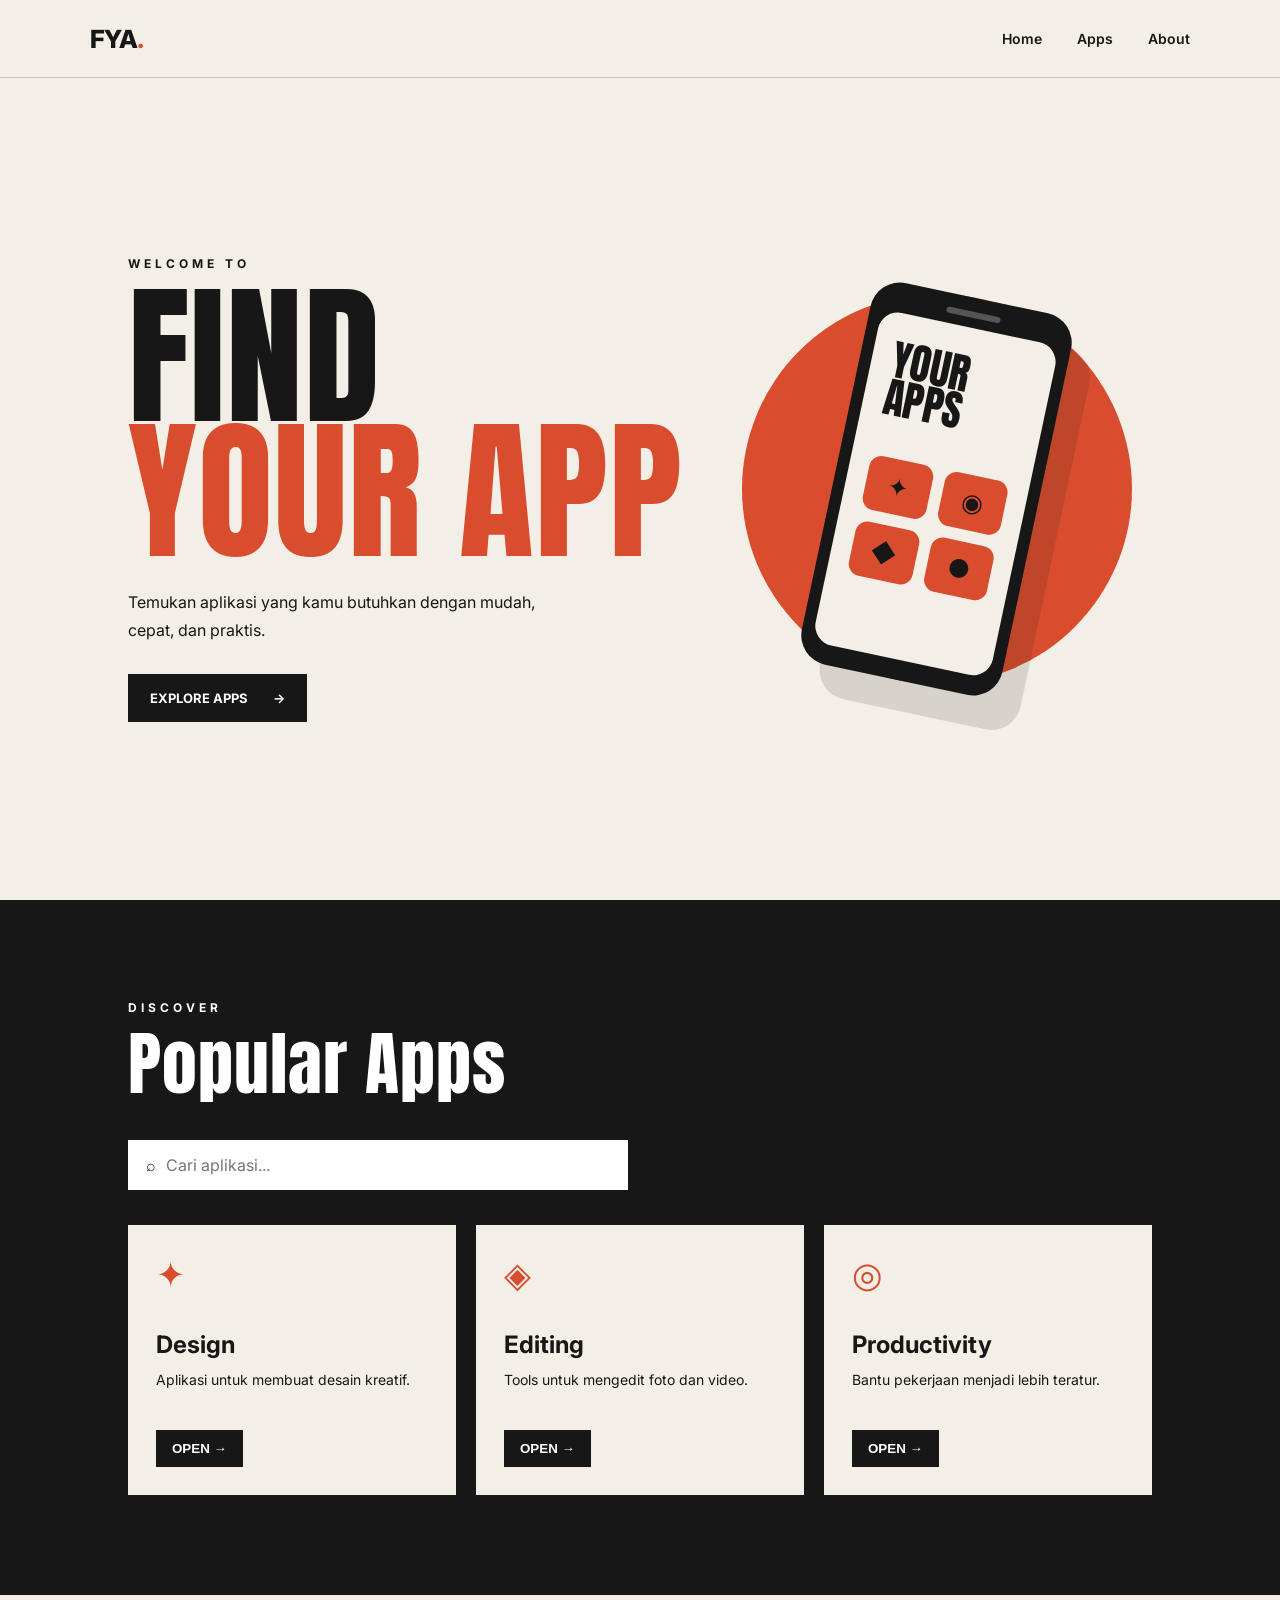
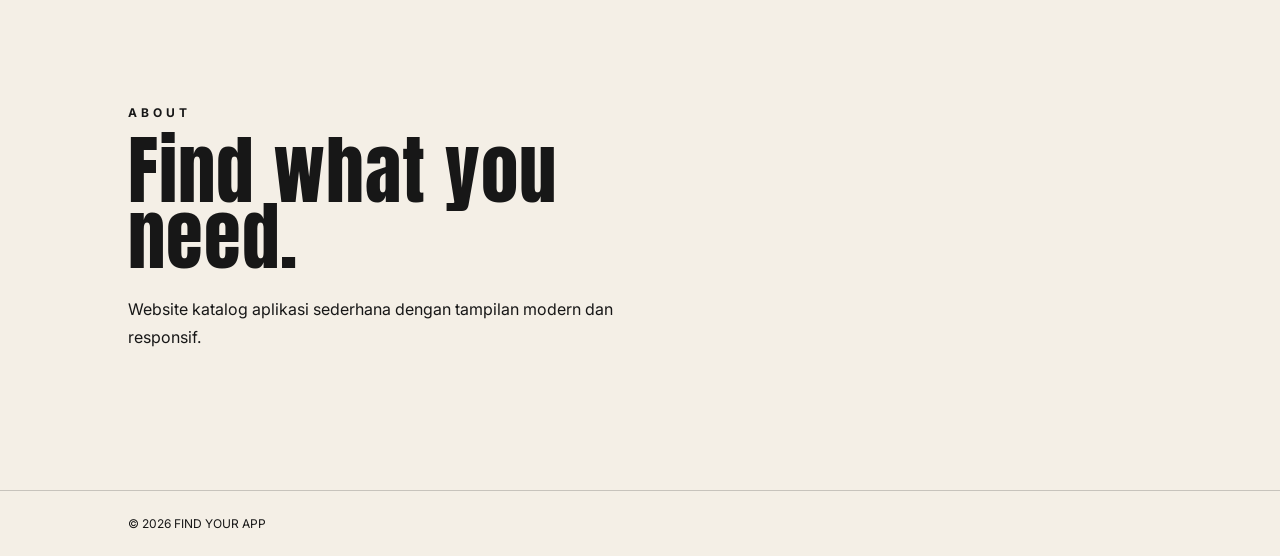
==== index.html @ 942f1fab "Add files via upload" ====
<!DOCTYPE html>
<html lang="id">
<head>
  <meta charset="UTF-8">
  <meta name="viewport" content="width=device-width, initial-scale=1.0">
  <title>FIND YOUR APP</title>
  <link rel="stylesheet" href="style.css">
</head>
<body>
  <header class="navbar">
    <a class="logo" href="#">FYA<span>.</span></a>
    <nav>
      <a href="#home">Home</a>
      <a href="#apps">Apps</a>
      <a href="#about">About</a>
    </nav>
    <button class="menu" aria-label="Menu">☰</button>
  </header>

  <main>
    <section id="home" class="hero">
      <div class="hero-content">
        <p class="eyebrow">WELCOME TO</p>
        <h1>FIND<br><span>YOUR APP</span></h1>
        <p class="desc">Temukan aplikasi yang kamu butuhkan dengan mudah, cepat, dan praktis.</p>
        <a class="cta" href="#apps">EXPLORE APPS <span>→</span></a>
      </div>
      <div class="hero-art">
        <div class="circle"></div>
        <div class="phone">
          <div class="speaker"></div>
          <div class="screen">
            <div class="screen-title">YOUR<br>APPS</div>
            <div class="app-grid">
              <i>✦</i><i>◉</i><i>◆</i><i>●</i>
            </div>
          </div>
        </div>
      </div>
    </section>

    <section id="apps" class="apps">
      <div class="section-head">
        <p class="eyebrow">DISCOVER</p>
        <h2>Popular Apps</h2>
      </div>

      <div class="search-box">
        <span>⌕</span>
        <input id="search" type="text" placeholder="Cari aplikasi...">
      </div>

      <div id="appGrid" class="cards">
        <article class="card" data-name="design">
          <div class="icon">✦</div>
          <h3>Design</h3>
          <p>Aplikasi untuk membuat desain kreatif.</p>
          <button onclick="openApp('Design')">OPEN →</button>
        </article>
        <article class="card" data-name="editing">
          <div class="icon">◈</div>
          <h3>Editing</h3>
          <p>Tools untuk mengedit foto dan video.</p>
          <button onclick="openApp('Editing')">OPEN →</button>
        </article>
        <article class="card" data-name="productivity">
          <div class="icon">◎</div>
          <h3>Productivity</h3>
          <p>Bantu pekerjaan menjadi lebih teratur.</p>
          <button onclick="openApp('Productivity')">OPEN →</button>
        </article>
      </div>
    </section>

    <section id="about" class="about">
      <p class="eyebrow">ABOUT</p>
      <h2>Find what you need.</h2>
      <p>Website katalog aplikasi sederhana dengan tampilan modern dan responsif.</p>
    </section>
  </main>

  <footer>© <span id="year"></span> FIND YOUR APP</footer>
  <script src="script.js"></script>
</body>
</html>
---- style.css ----
@import url('https://fonts.googleapis.com/css2?family=Anton&family=Inter:wght@400;500;600;700&display=swap');

*{box-sizing:border-box;margin:0;padding:0}
html{scroll-behavior:smooth}
body{font-family:Inter,Arial,sans-serif;background:#f4efe6;color:#171717}
.navbar{height:78px;padding:0 7%;display:flex;align-items:center;justify-content:space-between;border-bottom:1px solid #17171733;background:#f4efe6;position:sticky;top:0;z-index:10}
.logo{font-weight:800;font-size:25px;text-decoration:none;color:#171717;letter-spacing:-1px}
.logo span{color:#d94d2e}
nav{display:flex;gap:35px}
nav a{color:#171717;text-decoration:none;font-size:14px;font-weight:600}
.menu{display:none;background:none;border:0;font-size:25px}

.hero{min-height:calc(100vh - 78px);padding:8% 10%;display:flex;align-items:center;justify-content:space-between;overflow:hidden}
.hero-content{max-width:650px;position:relative;z-index:2}
.eyebrow{font-size:12px;font-weight:700;letter-spacing:4px;margin-bottom:18px}
h1,h2{font-family:Anton,Impact,sans-serif;font-weight:400;line-height:.88;letter-spacing:1px}
h1{font-size:clamp(75px,12vw,160px)}
h1 span{color:#d94d2e}
.desc{max-width:430px;margin:30px 0;font-size:16px;line-height:1.7}
.cta{display:inline-flex;gap:25px;align-items:center;background:#171717;color:#fff;padding:16px 22px;text-decoration:none;font-size:13px;font-weight:700;transition:.25s}
.cta:hover{background:#d94d2e;transform:translateY(-3px)}

.hero-art{width:42%;min-width:300px;height:480px;position:relative;display:flex;align-items:center;justify-content:center}
.circle{width:390px;height:390px;border-radius:50%;background:#d94d2e;position:absolute}
.phone{width:205px;height:390px;background:#171717;border-radius:30px;padding:12px;transform:rotate(12deg);box-shadow:25px 30px 0 #17171722;position:relative}
.speaker{width:55px;height:6px;border-radius:10px;background:#555;margin:2px auto 10px}
.screen{height:340px;border-radius:20px;background:#f4efe6;padding:28px 20px}
.screen-title{font-family:Anton;font-size:42px;line-height:.9}
.app-grid{display:grid;grid-template-columns:1fr 1fr;gap:12px;margin-top:40px}
.app-grid i{height:55px;display:grid;place-items:center;background:#d94d2e;border-radius:12px;font-style:normal;font-size:25px}

.apps{padding:100px 10%;background:#171717;color:#fff}
.section-head h2{font-size:70px}
.search-box{max-width:500px;margin:45px 0 35px;background:#fff;color:#171717;padding:15px 18px;display:flex;gap:10px;align-items:center}
.search-box input{border:0;outline:0;width:100%;font:inherit}
.cards{display:grid;grid-template-columns:repeat(3,1fr);gap:20px}
.card{padding:28px;background:#f4efe6;color:#171717;min-height:270px;display:flex;flex-direction:column;transition:.25s}
.card:hover{transform:translateY(-7px)}
.icon{font-size:35px;color:#d94d2e;margin-bottom:35px}
.card h3{font-size:24px;margin-bottom:10px}
.card p{font-size:14px;line-height:1.6;flex:1}
.card button{align-self:flex-start;border:0;background:#171717;color:#fff;padding:11px 16px;cursor:pointer;font-weight:700}
.card button:hover{background:#d94d2e}

.about{padding:110px 10%;min-height:55vh}
.about h2{font-size:75px;max-width:600px;margin-bottom:25px}
.about p:last-child{max-width:500px;line-height:1.8}
footer{padding:25px 10%;border-top:1px solid #17171733;font-size:12px}

@media(max-width:760px){
  nav{display:none}.menu{display:block}
  .hero{padding:65px 7%;display:block}
  .hero-art{width:100%;height:380px;margin-top:20px}
  .circle{width:290px;height:290px}.phone{width:170px;height:325px}
  .screen{height:282px}.screen-title{font-size:34px}
  .cards{grid-template-columns:1fr}
  .apps{padding:80px 7%}
  .about{padding:80px 7%}
  .section-head h2,.about h2{font-size:55px}
}
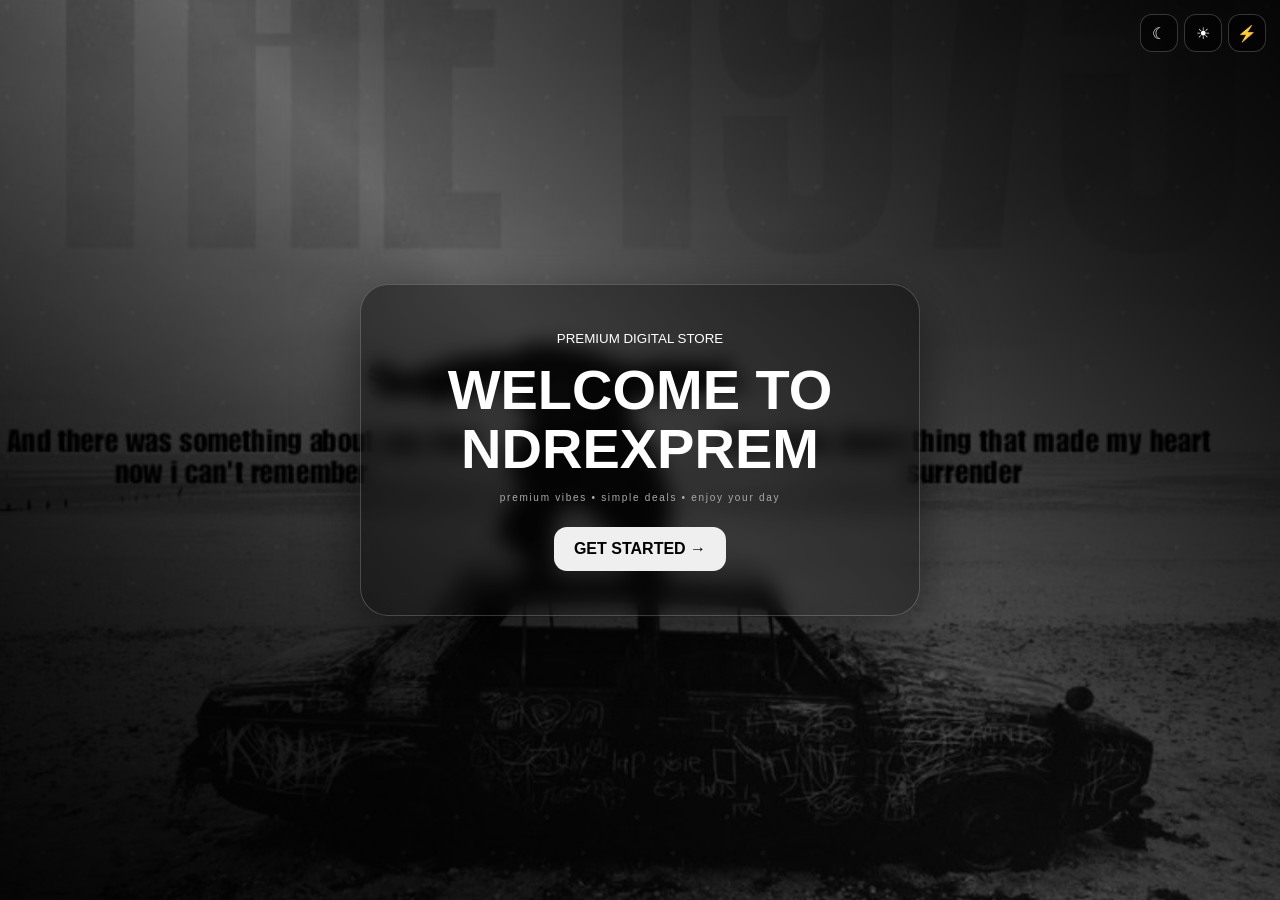
==== commit eb386084: "Add files via upload" ====
--- a/index.html
+++ b/index.html
@@ -1,85 +1,139 @@
-<!DOCTYPE html>
+<!doctype html>
 <html lang="id">
 <head>
-  <meta charset="UTF-8">
-  <meta name="viewport" content="width=device-width, initial-scale=1.0">
-  <title>FIND YOUR APP</title>
+  <meta charset="utf-8">
+  <meta name="viewport" content="width=device-width,initial-scale=1">
+  <title>NDREXPREM</title>
   <link rel="stylesheet" href="style.css">
 </head>
 <body>
-  <header class="navbar">
-    <a class="logo" href="#">FYA<span>.</span></a>
-    <nav>
-      <a href="#home">Home</a>
-      <a href="#apps">Apps</a>
-      <a href="#about">About</a>
-    </nav>
-    <button class="menu" aria-label="Menu">☰</button>
-  </header>
+  <div class="modes">
+    <button onclick="theme('dark')" aria-label="Dark mode">☾</button>
+    <button onclick="theme('light')" aria-label="Light mode">☀</button>
+    <button onclick="theme('neon')" aria-label="Neon mode">⚡</button>
+  </div>
 
-  <main>
-    <section id="home" class="hero">
-      <div class="hero-content">
-        <p class="eyebrow">WELCOME TO</p>
-        <h1>FIND<br><span>YOUR APP</span></h1>
-        <p class="desc">Temukan aplikasi yang kamu butuhkan dengan mudah, cepat, dan praktis.</p>
-        <a class="cta" href="#apps">EXPLORE APPS <span>→</span></a>
+  <section class="slide active hero" id="s1">
+    <div class="shade"></div>
+    <div class="glass">
+      <small>PREMIUM DIGITAL STORE</small>
+      <h1>WELCOME TO<br><b>NDREXPREM</b></h1>
+      <p>premium vibes • simple deals • enjoy your day</p>
+      <button onclick="go(2)">GET STARTED →</button>
+    </div>
+  </section>
+
+  <section class="slide" id="s2">
+    <main>
+      <small>EXPLORE • PREMIUM ACCESS</small>
+      <h1>Choose a service</h1>
+      <div class="micro">Netflix • Canva • Digital Premium ✦</div>
+
+      <input id="search" placeholder="⌕  Cari layanan..." autocomplete="off">
+
+      <div id="services">
+        <button class="service" data-name="netflix" onclick="go(3)">
+          <span class="nlogo">N</span>
+          <span><b>Netflix</b><small>Premium streaming</small></span>
+          <i>›</i>
+        </button>
+
+        <button class="service" data-name="canva" onclick="go(4)">
+          <span class="clogo">C</span>
+          <span><b>Canva</b><small>Design & creative tools</small></span>
+          <i>›</i>
+        </button>
       </div>
-      <div class="hero-art">
-        <div class="circle"></div>
-        <div class="phone">
-          <div class="speaker"></div>
-          <div class="screen">
-            <div class="screen-title">YOUR<br>APPS</div>
-            <div class="app-grid">
-              <i>✦</i><i>◉</i><i>◆</i><i>●</i>
-            </div>
-          </div>
-        </div>
-      </div>
-    </section>
+      <p id="noResult" class="no-result" hidden>Layanan tidak ditemukan.</p>
+    </main>
+  </section>
 
-    <section id="apps" class="apps">
-      <div class="section-head">
-        <p class="eyebrow">DISCOVER</p>
-        <h2>Popular Apps</h2>
-      </div>
+  <section class="slide" id="s3">
+    <main>
+      <button class="back" onclick="go(2)">‹ Back</button>
+      <div class="nlogo big">N</div>
+      <div class="micro">stream • chill • repeat ✦</div>
+      <h1>Netflix</h1>
 
-      <div class="search-box">
-        <span>⌕</span>
-        <input id="search" type="text" placeholder="Cari aplikasi...">
-      </div>
+      <div class="grid">
+        <article>
+          <small>BASIC</small>
+          <h2>Basic</h2>
+          <strong>Rp5.000</strong>
+          <p>Akun bersama<br>Garansi 1 bulan<br>Durasi 2 minggu</p>
+          <button onclick="buy('Netflix Basic',5000,'n')">Beli Basic</button>
+        </article>
 
-      <div id="appGrid" class="cards">
-        <article class="card" data-name="design">
-          <div class="icon">✦</div>
-          <h3>Design</h3>
-          <p>Aplikasi untuk membuat desain kreatif.</p>
-          <button onclick="openApp('Design')">OPEN →</button>
+        <article class="sold-out">
+          <small>SOLD OUT</small>
+          <h2>VIP</h2>
+          <strong>Rp10.000</strong>
+          <p>Akun personal<br>Minim gangguan dari luar<br>Region acak<br>Durasi 1 bulan</p>
+          <button disabled>STOK HABIS</button>
         </article>
-        <article class="card" data-name="editing">
-          <div class="icon">◈</div>
-          <h3>Editing</h3>
-          <p>Tools untuk mengedit foto dan video.</p>
-          <button onclick="openApp('Editing')">OPEN →</button>
-        </article>
-        <article class="card" data-name="productivity">
-          <div class="icon">◎</div>
-          <h3>Productivity</h3>
-          <p>Bantu pekerjaan menjadi lebih teratur.</p>
-          <button onclick="openApp('Productivity')">OPEN →</button>
+
+        <article>
+          <small>RESELLER</small>
+          <h2>Reseller</h2>
+          <strong>Rp15.000</strong>
+          <p>Durasi seumur hidup / web hidup<br>Dapat menjual kembali</p>
+          <button onclick="buy('Netflix Reseller',15000,'n')">Beli Reseller</button>
         </article>
       </div>
-    </section>
+    </main>
+  </section>
 
-    <section id="about" class="about">
-      <p class="eyebrow">ABOUT</p>
-      <h2>Find what you need.</h2>
-      <p>Website katalog aplikasi sederhana dengan tampilan modern dan responsif.</p>
-    </section>
-  </main>
+  <section class="slide" id="s4">
+    <main>
+      <button class="back" onclick="go(2)">‹ Back</button>
+      <div class="clogo big">C</div>
+      <div class="micro">create • design • inspire ✦</div>
+      <h1>Canva</h1>
 
-  <footer>© <span id="year"></span> FIND YOUR APP</footer>
+      <div class="grid">
+        <article>
+          <small>NORMAL</small>
+          <h2>Normal</h2>
+          <strong>Rp5.000</strong>
+          <p>Akses Canva Normal<br>Proses cepat</p>
+          <button onclick="buy('Canva Normal',5000,'c')">Beli Normal</button>
+        </article>
+
+        <article>
+          <small>VIP</small>
+          <h2>VIP</h2>
+          <strong>Rp8.000</strong>
+          <p>Akses Canva VIP<br>Prioritas proses</p>
+          <button onclick="buy('Canva VIP',8000,'c')">Beli VIP</button>
+        </article>
+      </div>
+    </main>
+  </section>
+
+  <section class="slide" id="s5">
+    <main>
+      <button class="back" onclick="go(prev)">‹ Back</button>
+      <div id="payLogo" class="nlogo big">N</div>
+      <div class="micro">secure checkout • 5 minutes</div>
+      <h1>Payment</h1>
+
+      <div class="pay">
+        <h2 id="name">-</h2>
+        <strong id="price">Rp0</strong>
+        <p id="detail">-</p>
+
+        <div class="qris-box">
+          <img src="qris.jpg" alt="QRIS pembayaran NDREXPREM">
+          <p class="qris-note">Scan QRIS di atas untuk melakukan pembayaran.</p>
+        </div>
+
+        <div id="timer">05:00</div>
+        <button onclick="acc()">ACC TRANSAKSI</button>
+        <p id="msg" class="message"></p>
+      </div>
+    </main>
+  </section>
+
   <script src="script.js"></script>
 </body>
 </html>
--- a/style.css
+++ b/style.css
@@ -1,60 +1,310 @@
-@import url('https://fonts.googleapis.com/css2?family=Anton&family=Inter:wght@400;500;600;700&display=swap');
-
-*{box-sizing:border-box;margin:0;padding:0}
+*{box-sizing:border-box}
 html{scroll-behavior:smooth}
-body{font-family:Inter,Arial,sans-serif;background:#f4efe6;color:#171717}
-.navbar{height:78px;padding:0 7%;display:flex;align-items:center;justify-content:space-between;border-bottom:1px solid #17171733;background:#f4efe6;position:sticky;top:0;z-index:10}
-.logo{font-weight:800;font-size:25px;text-decoration:none;color:#171717;letter-spacing:-1px}
-.logo span{color:#d94d2e}
-nav{display:flex;gap:35px}
-nav a{color:#171717;text-decoration:none;font-size:14px;font-weight:600}
-.menu{display:none;background:none;border:0;font-size:25px}
-
-.hero{min-height:calc(100vh - 78px);padding:8% 10%;display:flex;align-items:center;justify-content:space-between;overflow:hidden}
-.hero-content{max-width:650px;position:relative;z-index:2}
-.eyebrow{font-size:12px;font-weight:700;letter-spacing:4px;margin-bottom:18px}
-h1,h2{font-family:Anton,Impact,sans-serif;font-weight:400;line-height:.88;letter-spacing:1px}
-h1{font-size:clamp(75px,12vw,160px)}
-h1 span{color:#d94d2e}
-.desc{max-width:430px;margin:30px 0;font-size:16px;line-height:1.7}
-.cta{display:inline-flex;gap:25px;align-items:center;background:#171717;color:#fff;padding:16px 22px;text-decoration:none;font-size:13px;font-weight:700;transition:.25s}
-.cta:hover{background:#d94d2e;transform:translateY(-3px)}
-
-.hero-art{width:42%;min-width:300px;height:480px;position:relative;display:flex;align-items:center;justify-content:center}
-.circle{width:390px;height:390px;border-radius:50%;background:#d94d2e;position:absolute}
-.phone{width:205px;height:390px;background:#171717;border-radius:30px;padding:12px;transform:rotate(12deg);box-shadow:25px 30px 0 #17171722;position:relative}
-.speaker{width:55px;height:6px;border-radius:10px;background:#555;margin:2px auto 10px}
-.screen{height:340px;border-radius:20px;background:#f4efe6;padding:28px 20px}
-.screen-title{font-family:Anton;font-size:42px;line-height:.9}
-.app-grid{display:grid;grid-template-columns:1fr 1fr;gap:12px;margin-top:40px}
-.app-grid i{height:55px;display:grid;place-items:center;background:#d94d2e;border-radius:12px;font-style:normal;font-size:25px}
-
-.apps{padding:100px 10%;background:#171717;color:#fff}
-.section-head h2{font-size:70px}
-.search-box{max-width:500px;margin:45px 0 35px;background:#fff;color:#171717;padding:15px 18px;display:flex;gap:10px;align-items:center}
-.search-box input{border:0;outline:0;width:100%;font:inherit}
-.cards{display:grid;grid-template-columns:repeat(3,1fr);gap:20px}
-.card{padding:28px;background:#f4efe6;color:#171717;min-height:270px;display:flex;flex-direction:column;transition:.25s}
-.card:hover{transform:translateY(-7px)}
-.icon{font-size:35px;color:#d94d2e;margin-bottom:35px}
-.card h3{font-size:24px;margin-bottom:10px}
-.card p{font-size:14px;line-height:1.6;flex:1}
-.card button{align-self:flex-start;border:0;background:#171717;color:#fff;padding:11px 16px;cursor:pointer;font-weight:700}
-.card button:hover{background:#d94d2e}
-
-.about{padding:110px 10%;min-height:55vh}
-.about h2{font-size:75px;max-width:600px;margin-bottom:25px}
-.about p:last-child{max-width:500px;line-height:1.8}
-footer{padding:25px 10%;border-top:1px solid #17171733;font-size:12px}
-
-@media(max-width:760px){
-  nav{display:none}.menu{display:block}
-  .hero{padding:65px 7%;display:block}
-  .hero-art{width:100%;height:380px;margin-top:20px}
-  .circle{width:290px;height:290px}.phone{width:170px;height:325px}
-  .screen{height:282px}.screen-title{font-size:34px}
-  .cards{grid-template-columns:1fr}
-  .apps{padding:80px 7%}
-  .about{padding:80px 7%}
-  .section-head h2,.about h2{font-size:55px}
-}
+body{
+  margin:0;
+  min-height:100vh;
+  background:linear-gradient(225deg,#050505,#222,#777);
+  color:#fff;
+  font-family:Arial,sans-serif;
+  transition:.35s;
+}
+button,input{font:inherit}
+button{touch-action:manipulation}
+
+.slide{
+  display:none;
+  min-height:100vh;
+  align-items:center;
+  justify-content:center;
+}
+.slide.active{
+  display:flex;
+  animation:enter .45s ease;
+}
+
+.hero{
+  position:relative;
+  overflow:hidden;
+  background:
+    linear-gradient(225deg,#000c,#0004,#000b),
+    url("hero-bg.jpg") center/cover no-repeat;
+}
+.hero:before{
+  content:'';
+  position:absolute;
+  inset:-20px;
+  background:
+    radial-gradient(circle at 30% 30%,#ffffff16 0 2px,transparent 3px),
+    radial-gradient(circle at 70% 70%,#ffffff12 0 2px,transparent 3px);
+  background-size:90px 90px;
+  animation:stars 12s linear infinite;
+}
+.shade{
+  position:absolute;
+  inset:0;
+  background:linear-gradient(225deg,#000d,#0006,#000d);
+}
+.glass{
+  position:relative;
+  z-index:1;
+  width:min(560px,calc(100% - 32px));
+  text-align:center;
+  padding:44px 28px;
+  border:1px solid #fff3;
+  border-radius:28px;
+  background:#0006;
+  backdrop-filter:blur(10px);
+  box-shadow:0 20px 60px #0009;
+  animation:up .8s ease;
+}
+.glass h1{font-size:clamp(32px,8vw,56px);line-height:1.05;margin:14px 0}
+.glass b{animation:glow 1.8s infinite alternate}
+.glass p{
+  font-size:10px;
+  letter-spacing:1.7px;
+  color:#aaa;
+  margin:0 0 24px;
+}
+
+.glass button,article button,.pay button{
+  border:0;
+  border-radius:13px;
+  padding:13px 20px;
+  font-weight:800;
+  cursor:pointer;
+  transition:.2s;
+}
+.glass button:hover,article button:hover,.pay button:hover{transform:translateY(-2px)}
+
+main{
+  width:min(430px,100%);
+  padding:30px 20px 50px;
+  text-align:center;
+}
+main>h1{font-size:30px;margin:12px 0}
+.micro{
+  font-size:9px;
+  letter-spacing:2px;
+  color:#888;
+  text-transform:uppercase;
+  margin:7px 0 18px;
+}
+input{
+  width:100%;
+  height:56px;
+  padding:0 18px;
+  border:1px solid #fff2;
+  border-radius:17px;
+  background:#ffffff10;
+  color:#fff;
+  outline:0;
+  font-size:16px;
+}
+input::placeholder{color:#999}
+
+.service{
+  display:flex;
+  align-items:center;
+  gap:15px;
+  width:100%;
+  margin:11px 0;
+  padding:14px 16px;
+  min-height:88px;
+  border:1px solid #fff2;
+  border-radius:20px;
+  background:#ffffff0d;
+  color:#fff;
+  text-align:left;
+  cursor:pointer;
+}
+.service span:nth-child(2){
+  display:flex;
+  flex-direction:column;
+  gap:5px;
+  flex:1;
+}
+.service small{color:#999}
+.service i{font-size:30px;color:#777}
+.no-result{color:#999;font-size:13px}
+
+.nlogo,.clogo{
+  display:flex;
+  align-items:center;
+  justify-content:center;
+  flex:none;
+}
+.nlogo{
+  width:58px;height:58px;
+  border-radius:17px;
+  background:#090909;
+  color:#e50914;
+  border:1px solid #fff2;
+  font:900 46px/1 Arial Black,Arial;
+}
+.clogo{
+  width:58px;height:58px;
+  border-radius:50%;
+  background:linear-gradient(135deg,#00c4cc,#7c3aed);
+  color:#fff;
+  font:900 32px/1 Arial;
+}
+.big{width:68px;height:68px;margin:15px auto 0}
+
+.back{
+  float:left;
+  background:#fff2;
+  color:#fff;
+  border:0;
+  border-radius:10px;
+  padding:9px 13px;
+  cursor:pointer;
+}
+
+.grid{
+  display:grid;
+  gap:12px;
+  margin-top:22px;
+  text-align:left;
+}
+.grid article,.pay{
+  padding:21px;
+  border:1px solid #fff2;
+  border-radius:18px;
+  background:#ffffff0d;
+}
+.grid article small{
+  background:#fff2;
+  padding:6px 9px;
+  border-radius:7px;
+}
+.grid article h2{margin:15px 0 8px}
+.grid article strong,.pay>strong{font-size:27px}
+.grid article p,.pay p{line-height:1.7;color:#ddd}
+.grid article button,.pay button{width:100%;margin-top:6px}
+
+.pay{text-align:center}
+.qris-box{
+  margin:18px 0 14px;
+  padding:10px;
+  border-radius:16px;
+  background:#fff;
+  box-shadow:0 10px 30px #0006;
+}
+.qris-box img{
+  display:block;
+  width:100%;
+  max-width:380px;
+  height:auto;
+  margin:auto;
+  border-radius:8px;
+}
+.qris-note{
+  color:#333!important;
+  font-size:11px;
+  line-height:1.4!important;
+  margin:8px 4px 2px;
+}
+.pay #timer{
+  font:800 38px monospace;
+  margin:12px;
+}
+.pay button{
+  background:#fff;
+  color:#111;
+}
+.message{min-height:20px;margin-bottom:0!important}
+
+.modes{
+  position:fixed;
+  z-index:99;
+  top:14px;
+  right:14px;
+  display:flex;
+  gap:6px;
+}
+.modes button{
+  width:38px;height:38px;
+  padding:0;
+  border-radius:12px;
+  border:1px solid #fff3;
+  background:#0008;
+  color:#fff;
+  cursor:pointer;
+  backdrop-filter:blur(8px);
+}
+
+body.light{
+  background:linear-gradient(225deg,#fff,#eee,#ccc);
+  color:#111;
+}
+body.light .glass,body.light .service,body.light article,body.light .pay{
+  background:#fffb;
+  color:#111;
+  border-color:#0002;
+}
+body.light input{
+  background:#fff;
+  color:#111;
+  border-color:#0002;
+}
+body.light .service,body.light .back{color:#111}
+body.light .micro,body.light .glass p{color:#666}
+body.light article p,body.light .pay p,body.light .service small{color:#444}
+body.light .glass button,body.light article button,body.light .pay button{
+  background:#111;color:#fff;
+}
+
+body.neon{
+  background:radial-gradient(circle at 20% 10%,#19005a,#050018 45%,#000);
+  color:#fff;
+}
+body.neon .glass,body.neon .service,body.neon article,body.neon .pay{
+  background:#100020dd;
+  border-color:#00ffff88;
+  box-shadow:0 0 20px #00ffff22,0 0 40px #ff00ff18;
+}
+body.neon h1,body.neon .glass b{
+  text-shadow:0 0 12px #ff00ff,0 0 25px #00ffff;
+}
+body.neon .micro{color:#00ffff}
+body.neon .glass button,body.neon article button,body.neon .pay button{
+  background:#00ffff;
+  color:#050014;
+  box-shadow:0 0 15px #00ffff55;
+}
+
+@media (max-width:480px){
+  .glass{padding:36px 20px}
+  main{padding-left:16px;padding-right:16px}
+  .pay{padding:15px}
+  .qris-box{padding:7px}
+  .pay #timer{font-size:32px}
+}
+
+@keyframes enter{
+  from{opacity:0;transform:translateY(12px)}
+  to{opacity:1;transform:none}
+}
+@keyframes up{
+  from{opacity:0;transform:translateY(25px)}
+  to{opacity:1;transform:none}
+}
+@keyframes glow{to{text-shadow:0 0 22px #fff}}
+@keyframes stars{to{transform:translateY(90px)}}
+
+.sold-out{
+  position:relative;
+  opacity:.72;
+}
+.sold-out>small{
+  background:#e50914!important;
+  color:#fff;
+}
+.sold-out button,
+.sold-out button:hover{
+  background:#555;
+  color:#bbb;
+  cursor:not-allowed;
+  transform:none;
+  opacity:.8;
+}
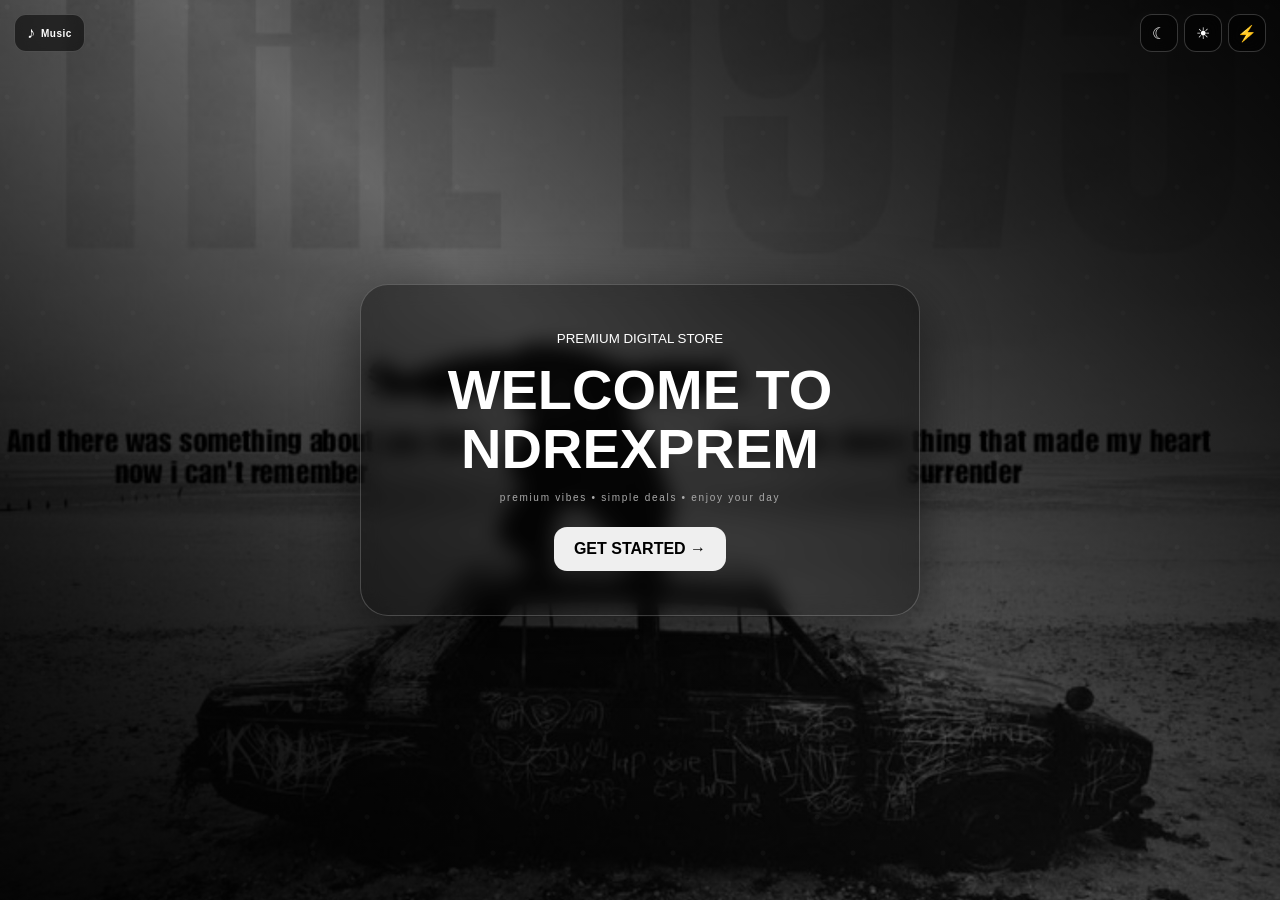
==== commit c99bd7cd: "Add files via upload" ====
--- a/index.html
+++ b/index.html
@@ -7,6 +7,12 @@
   <link rel="stylesheet" href="style.css">
 </head>
 <body>
+  <audio id="bgMusic" src="music.mp3" loop preload="auto"></audio>
+
+  <button id="musicToggle" class="music-toggle" onclick="toggleMusic()" aria-label="Nyalakan atau matikan musik">
+    ♪ <span>Music</span>
+  </button>
+
   <div class="modes">
     <button onclick="theme('dark')" aria-label="Dark mode">☾</button>
     <button onclick="theme('light')" aria-label="Light mode">☀</button>
@@ -19,7 +25,7 @@
       <small>PREMIUM DIGITAL STORE</small>
       <h1>WELCOME TO<br><b>NDREXPREM</b></h1>
       <p>premium vibes • simple deals • enjoy your day</p>
-      <button onclick="go(2)">GET STARTED →</button>
+      <button onclick="startExperience()">GET STARTED →</button>
     </div>
   </section>
 
--- a/style.css
+++ b/style.css
@@ -308,3 +308,44 @@
   transform:none;
   opacity:.8;
 }
+
+.music-toggle{
+  position:fixed;
+  z-index:100;
+  left:14px;
+  top:14px;
+  min-width:42px;
+  height:38px;
+  padding:0 12px;
+  border-radius:12px;
+  border:1px solid #fff3;
+  background:#0008;
+  color:#fff;
+  cursor:pointer;
+  backdrop-filter:blur(8px);
+  font-weight:800;
+  display:flex;
+  align-items:center;
+  justify-content:center;
+  gap:6px;
+  transition:.2s;
+}
+.music-toggle:hover{transform:translateY(-2px)}
+.music-toggle.playing{
+  box-shadow:0 0 18px #ffffff33;
+}
+.music-toggle span{font-size:10px;letter-spacing:.5px}
+body.light .music-toggle{
+  background:#fff9;
+  color:#111;
+  border-color:#0002;
+}
+body.neon .music-toggle{
+  border-color:#00ffff88;
+  color:#00ffff;
+  box-shadow:0 0 15px #00ffff22;
+}
+@media (max-width:480px){
+  .music-toggle span{display:none}
+  .music-toggle{width:38px;padding:0}
+}
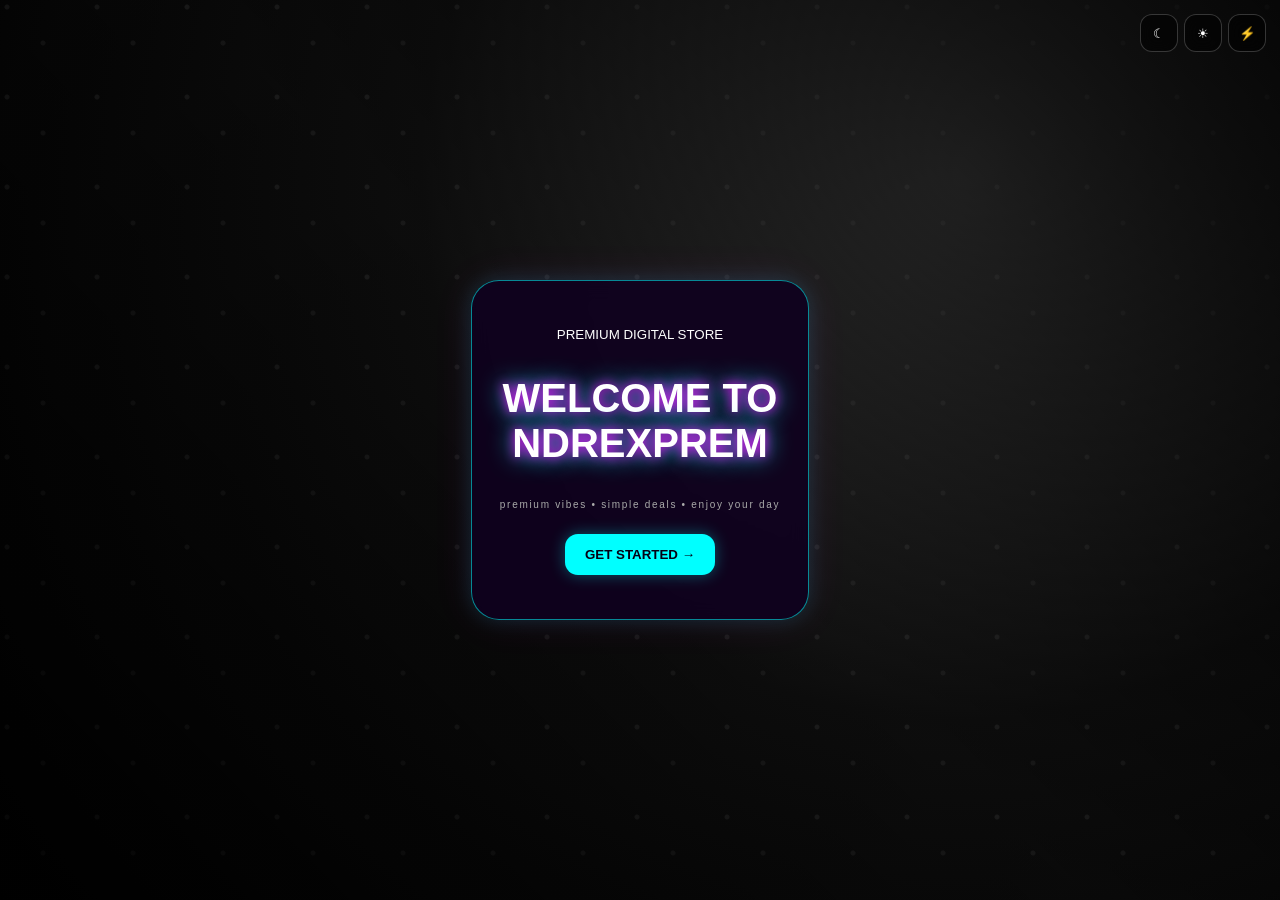
==== commit a11a19d2: "Add files via upload" ====
--- a/index.html
+++ b/index.html
@@ -1,145 +1,8 @@
-<!doctype html>
-<html lang="id">
-<head>
-  <meta charset="utf-8">
-  <meta name="viewport" content="width=device-width,initial-scale=1">
-  <title>NDREXPREM</title>
-  <link rel="stylesheet" href="style.css">
-</head>
-<body>
-  <audio id="bgMusic" src="music.mp3" loop preload="auto"></audio>
-
-  <button id="musicToggle" class="music-toggle" onclick="toggleMusic()" aria-label="Nyalakan atau matikan musik">
-    ♪ <span>Music</span>
-  </button>
-
-  <div class="modes">
-    <button onclick="theme('dark')" aria-label="Dark mode">☾</button>
-    <button onclick="theme('light')" aria-label="Light mode">☀</button>
-    <button onclick="theme('neon')" aria-label="Neon mode">⚡</button>
-  </div>
-
-  <section class="slide active hero" id="s1">
-    <div class="shade"></div>
-    <div class="glass">
-      <small>PREMIUM DIGITAL STORE</small>
-      <h1>WELCOME TO<br><b>NDREXPREM</b></h1>
-      <p>premium vibes • simple deals • enjoy your day</p>
-      <button onclick="startExperience()">GET STARTED →</button>
-    </div>
-  </section>
-
-  <section class="slide" id="s2">
-    <main>
-      <small>EXPLORE • PREMIUM ACCESS</small>
-      <h1>Choose a service</h1>
-      <div class="micro">Netflix • Canva • Digital Premium ✦</div>
-
-      <input id="search" placeholder="⌕  Cari layanan..." autocomplete="off">
-
-      <div id="services">
-        <button class="service" data-name="netflix" onclick="go(3)">
-          <span class="nlogo">N</span>
-          <span><b>Netflix</b><small>Premium streaming</small></span>
-          <i>›</i>
-        </button>
-
-        <button class="service" data-name="canva" onclick="go(4)">
-          <span class="clogo">C</span>
-          <span><b>Canva</b><small>Design & creative tools</small></span>
-          <i>›</i>
-        </button>
-      </div>
-      <p id="noResult" class="no-result" hidden>Layanan tidak ditemukan.</p>
-    </main>
-  </section>
-
-  <section class="slide" id="s3">
-    <main>
-      <button class="back" onclick="go(2)">‹ Back</button>
-      <div class="nlogo big">N</div>
-      <div class="micro">stream • chill • repeat ✦</div>
-      <h1>Netflix</h1>
-
-      <div class="grid">
-        <article>
-          <small>BASIC</small>
-          <h2>Basic</h2>
-          <strong>Rp5.000</strong>
-          <p>Akun bersama<br>Garansi 1 bulan<br>Durasi 2 minggu</p>
-          <button onclick="buy('Netflix Basic',5000,'n')">Beli Basic</button>
-        </article>
-
-        <article class="sold-out">
-          <small>SOLD OUT</small>
-          <h2>VIP</h2>
-          <strong>Rp10.000</strong>
-          <p>Akun personal<br>Minim gangguan dari luar<br>Region acak<br>Durasi 1 bulan</p>
-          <button disabled>STOK HABIS</button>
-        </article>
-
-        <article>
-          <small>RESELLER</small>
-          <h2>Reseller</h2>
-          <strong>Rp15.000</strong>
-          <p>Durasi seumur hidup / web hidup<br>Dapat menjual kembali</p>
-          <button onclick="buy('Netflix Reseller',15000,'n')">Beli Reseller</button>
-        </article>
-      </div>
-    </main>
-  </section>
-
-  <section class="slide" id="s4">
-    <main>
-      <button class="back" onclick="go(2)">‹ Back</button>
-      <div class="clogo big">C</div>
-      <div class="micro">create • design • inspire ✦</div>
-      <h1>Canva</h1>
-
-      <div class="grid">
-        <article>
-          <small>NORMAL</small>
-          <h2>Normal</h2>
-          <strong>Rp5.000</strong>
-          <p>Akses Canva Normal<br>Proses cepat</p>
-          <button onclick="buy('Canva Normal',5000,'c')">Beli Normal</button>
-        </article>
-
-        <article>
-          <small>VIP</small>
-          <h2>VIP</h2>
-          <strong>Rp8.000</strong>
-          <p>Akses Canva VIP<br>Prioritas proses</p>
-          <button onclick="buy('Canva VIP',8000,'c')">Beli VIP</button>
-        </article>
-      </div>
-    </main>
-  </section>
-
-  <section class="slide" id="s5">
-    <main>
-      <button class="back" onclick="go(prev)">‹ Back</button>
-      <div id="payLogo" class="nlogo big">N</div>
-      <div class="micro">secure checkout • 5 minutes</div>
-      <h1>Payment</h1>
-
-      <div class="pay">
-        <h2 id="name">-</h2>
-        <strong id="price">Rp0</strong>
-        <p id="detail">-</p>
-
-        <div class="qris-box">
-          <img src="qris.jpg" alt="QRIS pembayaran NDREXPREM">
-          <p class="qris-note">Scan QRIS di atas untuk melakukan pembayaran.</p>
-        </div>
-
-        <div id="timer">05:00</div>
-        <button onclick="acc()">ACC TRANSAKSI</button>
-        <p id="msg" class="message"></p>
-      </div>
-    </main>
-  </section>
-
-  <script src="script.js"></script>
-</body>
-</html>
+<!doctype html><html lang="id"><head><meta charset="utf-8"><meta name="viewport" content="width=device-width,initial-scale=1"><title>NDREXPREM</title><link rel="stylesheet" href="style.css"></head><body>
+<div class="modes"><button onclick="theme('dark')">☾</button><button onclick="theme('light')">☀</button><button onclick="theme('neon')">⚡</button></div>
+<section class="slide active hero" id="s1"><div class="shade"></div><div class="glass"><small>PREMIUM DIGITAL STORE</small><h1>WELCOME TO<br><b>NDREXPREM</b></h1><p>premium vibes • simple deals • enjoy your day</p><button onclick="go(2)">GET STARTED →</button></div></section>
+<section class="slide" id="s2"><main><small>EXPLORE • PREMIUM ACCESS</small><h1>Choose a service</h1><div class="micro">Netflix • Canva • Alight Motion • Digital Premium ✦</div><input id="search" placeholder="⌕  Cari layanan..."><div><button class="service" data-name="netflix" onclick="go(3)"><span class="nlogo">N</span><span><b>Netflix</b><small>Premium streaming</small></span><i>›</i></button><button class="service" data-name="canva" onclick="go(4)"><span class="clogo">C</span><span><b>Canva</b><small>Design & creative tools</small></span><i>›</i></button><button class="service" data-name="alight motion" onclick="go(6)"><span class="alogo">A</span><span><b>Alight Motion</b><small>Video editing & motion</small></span><i>›</i></button></div></main></section>
+<section class="slide" id="s3"><main><button class="back" onclick="go(2)">‹ Back</button><div class="nlogo big">N</div><div class="micro">stream • chill • repeat ✦</div><h1>Netflix</h1><div class="grid"><article><small>BASIC</small><h2>Basic</h2><strong>Rp5.000</strong><p>Akun bersama<br>Garansi 1 bulan<br>Durasi 2 minggu</p><button onclick="buy('Netflix Basic',5000,'n')">Beli Basic</button></article><article><small>VIP</small><h2>VIP</h2><strong>Rp10.000</strong><p>Akun personal<br>Minim gangguan dari luar<br>Region acak<br>Durasi 1 bulan</p><button onclick="buy('Netflix VIP',10000,'n')">Beli VIP</button></article><article><small>RESELLER</small><h2>Reseller</h2><strong>Rp15.000</strong><p>Durasi seumur hidup / web hidup<br>Dapat menjual kembali</p><button onclick="buy('Netflix Reseller',15000,'n')">Beli Reseller</button></article></div></main></section>
+<section class="slide" id="s4"><main><button class="back" onclick="go(2)">‹ Back</button><div class="clogo big">C</div><div class="micro">create • design • inspire ✦</div><h1>Canva</h1><div class="grid"><article><small>NORMAL</small><h2>Normal</h2><strong>Rp5.000</strong><p>Akses Canva Normal<br>Proses cepat</p><button onclick="buy('Canva Normal',5000,'c')">Beli Normal</button></article><article><small>VIP</small><h2>VIP</h2><strong>Rp8.000</strong><p>Akses Canva VIP<br>Prioritas proses</p><button onclick="buy('Canva VIP',8000,'c')">Beli VIP</button></article></div></main></section>
+<section class="slide" id="s6"><main><button class="back" onclick="go(2)">‹ Back</button><div class="alogo big">A</div><div class="micro">edit • animate • create ✦</div><h1>Alight Motion</h1><div class="grid"><article><small>VIP 1 TAHUN</small><h2>VIP 1 Tahun</h2><strong>Rp3.000</strong><p>Akses VIP<br>Durasi 1 tahun</p><button onclick="buy('Alight Motion VIP 1 Tahun',3000,'a')">Beli VIP</button></article><article><small>RESELLER</small><h2>Reseller</h2><strong>Rp10.000</strong><p>Akses reseller<br>Dapat menjual kembali</p><button onclick="buy('Alight Motion Reseller',10000,'a')">Beli Reseller</button></article><article><small>TOOLS</small><h2>Generate Bot Email</h2><strong>Rp2.000</strong><p>Layanan generate bot email</p><button onclick="buy('Generate Bot Email',2000,'a')">Beli</button></article></div></main></section>
+<section class="slide" id="s5"><main><button class="back" onclick="go(prev)">‹ Back</button><div id="payLogo" class="nlogo big">N</div><div class="micro">secure checkout • 5 minutes</div><h1>Payment</h1><div class="pay"><h2 id="name"></h2><strong id="price"></strong><p id="detail"></p><div class="qr">QRIS</div><div id="timer">05:00</div><button onclick="acc()">ACC TRANSAKSI</button><p id="msg"></p></div></main></section><script src="script.js"></script></body></html>
--- a/style.css
+++ b/style.css
@@ -1,351 +1,3 @@
-*{box-sizing:border-box}
-html{scroll-behavior:smooth}
-body{
-  margin:0;
-  min-height:100vh;
-  background:linear-gradient(225deg,#050505,#222,#777);
-  color:#fff;
-  font-family:Arial,sans-serif;
-  transition:.35s;
-}
-button,input{font:inherit}
-button{touch-action:manipulation}
+*{box-sizing:border-box}body{margin:0;min-height:100vh;background:linear-gradient(225deg,#050505,#222,#777);color:#fff;font-family:Arial,sans-serif;transition:.35s}.slide{display:none;min-height:100vh;align-items:center;justify-content:center}.slide.active{display:flex;animation:enter .45s ease}.hero{position:relative;overflow:hidden;background:radial-gradient(circle at 75% 20%,#444,#111 45%,#000)}.hero:before{content:'';position:absolute;inset:-20px;background:radial-gradient(circle at 30% 30%,#ffffff16 0 2px,transparent 3px),radial-gradient(circle at 70% 70%,#ffffff12 0 2px,transparent 3px);background-size:90px 90px;animation:stars 12s linear infinite}.shade{position:absolute;inset:0;background:linear-gradient(225deg,#000c,#0004,#000b)}.glass{position:relative;z-index:1;text-align:center;padding:44px 28px;border:1px solid #fff3;border-radius:28px;background:#0005;backdrop-filter:blur(10px);box-shadow:0 20px 60px #0009;animation:up .8s ease}.glass h1{font-size:40px}.glass b{animation:glow 1.8s infinite alternate}.glass p{font-size:10px;letter-spacing:1.7px;color:#aaa;margin:0 0 24px}.glass button,article button,.pay button{border:0;border-radius:13px;padding:13px 20px;font-weight:800;cursor:pointer;transition:.2s}.glass button:hover,article button:hover,.pay button:hover{transform:translateY(-2px)}main{width:min(430px,100%);padding:30px 20px;text-align:center}main>h1{font-size:30px}.micro{font-size:9px;letter-spacing:2px;color:#888;text-transform:uppercase;margin:7px 0 18px}input{width:100%;height:56px;padding:0 18px;border:1px solid #fff2;border-radius:17px;background:#ffffff10;color:#fff;outline:0;font-size:16px}.service{display:flex;align-items:center;gap:15px;width:100%;margin:11px 0;padding:14px 16px;min-height:88px;border:1px solid #fff2;border-radius:20px;background:#ffffff0d;color:#fff;text-align:left;cursor:pointer}.service span:nth-child(2){display:flex;flex-direction:column;gap:5px;flex:1}.service small{color:#999}.service i{font-size:30px;color:#777}.nlogo,.clogo{display:flex;align-items:center;justify-content:center;flex:none}.nlogo{width:58px;height:58px;border-radius:17px;background:#090909;color:#e50914;border:1px solid #fff2;font:900 46px/1 Arial Black,Arial}.clogo{width:58px;height:58px;border-radius:50%;background:linear-gradient(135deg,#00c4cc,#7c3aed);color:#fff;font:900 32px/1 Arial}.big{width:68px;height:68px;margin:15px auto 0}.back{float:left;background:#fff2;color:#fff;border:0;border-radius:10px;padding:9px 13px}.grid{display:grid;gap:12px;margin-top:22px;text-align:left}.grid article,.pay{padding:21px;border:1px solid #fff2;border-radius:18px;background:#ffffff0d}.grid article small{background:#fff2;padding:6px 9px;border-radius:7px}.grid article strong,.pay>strong{font-size:27px}.grid article p,.pay p{line-height:1.7;color:#ddd}.grid article button,.pay button{width:100%}.pay{text-align:center}.qr{width:180px;height:180px;background:#fff;color:#111;margin:15px auto;border-radius:10px;display:flex;align-items:center;justify-content:center;font-size:28px;font-weight:900}.pay #timer{font:800 38px monospace;margin:12px}.pay button{background:#fff;color:#111}.modes{position:fixed;z-index:99;top:14px;right:14px;display:flex;gap:6px}.modes button{width:38px;height:38px;padding:0;border-radius:12px;border:1px solid #fff3;background:#0008;color:#fff;cursor:pointer;backdrop-filter:blur(8px)}body.light{background:linear-gradient(225deg,#fff,#eee,#ccc);color:#111}body.light .glass,body.light .service,body.light article,body.light .pay{background:#fffb;color:#111;border-color:#0002}body.light input{background:#fff;color:#111;border-color:#0002}body.light .service,body.light .back{color:#111}body.light .micro,body.light .glass p,body.light .eyebrow{color:#666}body.light article p,body.light .pay p,body.light .service small{color:#444}body.light .glass button,body.light article button,body.light .pay button{background:#111;color:#fff}body.neon{background:radial-gradient(circle at 20% 10%,#19005a,#050018 45%,#000);color:#fff}body.neon .glass,body.neon .service,body.neon article,body.neon .pay{background:#100020dd;border-color:#00ffff88;box-shadow:0 0 20px #00ffff22,0 0 40px #ff00ff18}body.neon h1,body.neon .glass b{text-shadow:0 0 12px #ff00ff,0 0 25px #00ffff}body.neon .micro{color:#00ffff}body.neon .glass button,body.neon article button,body.neon .pay button{background:#00ffff;color:#050014;box-shadow:0 0 15px #00ffff55}@keyframes enter{from{opacity:0;transform:translateY(12px)}to{opacity:1;transform:none}}@keyframes up{from{opacity:0;transform:translateY(25px)}to{opacity:1;transform:none}}@keyframes glow{to{text-shadow:0 0 22px #fff}}@keyframes zoom{to{transform:scale(1.1)}}@keyframes stars{to{transform:translateY(90px)}}
 
-.slide{
-  display:none;
-  min-height:100vh;
-  align-items:center;
-  justify-content:center;
-}
-.slide.active{
-  display:flex;
-  animation:enter .45s ease;
-}
-
-.hero{
-  position:relative;
-  overflow:hidden;
-  background:
-    linear-gradient(225deg,#000c,#0004,#000b),
-    url("hero-bg.jpg") center/cover no-repeat;
-}
-.hero:before{
-  content:'';
-  position:absolute;
-  inset:-20px;
-  background:
-    radial-gradient(circle at 30% 30%,#ffffff16 0 2px,transparent 3px),
-    radial-gradient(circle at 70% 70%,#ffffff12 0 2px,transparent 3px);
-  background-size:90px 90px;
-  animation:stars 12s linear infinite;
-}
-.shade{
-  position:absolute;
-  inset:0;
-  background:linear-gradient(225deg,#000d,#0006,#000d);
-}
-.glass{
-  position:relative;
-  z-index:1;
-  width:min(560px,calc(100% - 32px));
-  text-align:center;
-  padding:44px 28px;
-  border:1px solid #fff3;
-  border-radius:28px;
-  background:#0006;
-  backdrop-filter:blur(10px);
-  box-shadow:0 20px 60px #0009;
-  animation:up .8s ease;
-}
-.glass h1{font-size:clamp(32px,8vw,56px);line-height:1.05;margin:14px 0}
-.glass b{animation:glow 1.8s infinite alternate}
-.glass p{
-  font-size:10px;
-  letter-spacing:1.7px;
-  color:#aaa;
-  margin:0 0 24px;
-}
-
-.glass button,article button,.pay button{
-  border:0;
-  border-radius:13px;
-  padding:13px 20px;
-  font-weight:800;
-  cursor:pointer;
-  transition:.2s;
-}
-.glass button:hover,article button:hover,.pay button:hover{transform:translateY(-2px)}
-
-main{
-  width:min(430px,100%);
-  padding:30px 20px 50px;
-  text-align:center;
-}
-main>h1{font-size:30px;margin:12px 0}
-.micro{
-  font-size:9px;
-  letter-spacing:2px;
-  color:#888;
-  text-transform:uppercase;
-  margin:7px 0 18px;
-}
-input{
-  width:100%;
-  height:56px;
-  padding:0 18px;
-  border:1px solid #fff2;
-  border-radius:17px;
-  background:#ffffff10;
-  color:#fff;
-  outline:0;
-  font-size:16px;
-}
-input::placeholder{color:#999}
-
-.service{
-  display:flex;
-  align-items:center;
-  gap:15px;
-  width:100%;
-  margin:11px 0;
-  padding:14px 16px;
-  min-height:88px;
-  border:1px solid #fff2;
-  border-radius:20px;
-  background:#ffffff0d;
-  color:#fff;
-  text-align:left;
-  cursor:pointer;
-}
-.service span:nth-child(2){
-  display:flex;
-  flex-direction:column;
-  gap:5px;
-  flex:1;
-}
-.service small{color:#999}
-.service i{font-size:30px;color:#777}
-.no-result{color:#999;font-size:13px}
-
-.nlogo,.clogo{
-  display:flex;
-  align-items:center;
-  justify-content:center;
-  flex:none;
-}
-.nlogo{
-  width:58px;height:58px;
-  border-radius:17px;
-  background:#090909;
-  color:#e50914;
-  border:1px solid #fff2;
-  font:900 46px/1 Arial Black,Arial;
-}
-.clogo{
-  width:58px;height:58px;
-  border-radius:50%;
-  background:linear-gradient(135deg,#00c4cc,#7c3aed);
-  color:#fff;
-  font:900 32px/1 Arial;
-}
-.big{width:68px;height:68px;margin:15px auto 0}
-
-.back{
-  float:left;
-  background:#fff2;
-  color:#fff;
-  border:0;
-  border-radius:10px;
-  padding:9px 13px;
-  cursor:pointer;
-}
-
-.grid{
-  display:grid;
-  gap:12px;
-  margin-top:22px;
-  text-align:left;
-}
-.grid article,.pay{
-  padding:21px;
-  border:1px solid #fff2;
-  border-radius:18px;
-  background:#ffffff0d;
-}
-.grid article small{
-  background:#fff2;
-  padding:6px 9px;
-  border-radius:7px;
-}
-.grid article h2{margin:15px 0 8px}
-.grid article strong,.pay>strong{font-size:27px}
-.grid article p,.pay p{line-height:1.7;color:#ddd}
-.grid article button,.pay button{width:100%;margin-top:6px}
-
-.pay{text-align:center}
-.qris-box{
-  margin:18px 0 14px;
-  padding:10px;
-  border-radius:16px;
-  background:#fff;
-  box-shadow:0 10px 30px #0006;
-}
-.qris-box img{
-  display:block;
-  width:100%;
-  max-width:380px;
-  height:auto;
-  margin:auto;
-  border-radius:8px;
-}
-.qris-note{
-  color:#333!important;
-  font-size:11px;
-  line-height:1.4!important;
-  margin:8px 4px 2px;
-}
-.pay #timer{
-  font:800 38px monospace;
-  margin:12px;
-}
-.pay button{
-  background:#fff;
-  color:#111;
-}
-.message{min-height:20px;margin-bottom:0!important}
-
-.modes{
-  position:fixed;
-  z-index:99;
-  top:14px;
-  right:14px;
-  display:flex;
-  gap:6px;
-}
-.modes button{
-  width:38px;height:38px;
-  padding:0;
-  border-radius:12px;
-  border:1px solid #fff3;
-  background:#0008;
-  color:#fff;
-  cursor:pointer;
-  backdrop-filter:blur(8px);
-}
-
-body.light{
-  background:linear-gradient(225deg,#fff,#eee,#ccc);
-  color:#111;
-}
-body.light .glass,body.light .service,body.light article,body.light .pay{
-  background:#fffb;
-  color:#111;
-  border-color:#0002;
-}
-body.light input{
-  background:#fff;
-  color:#111;
-  border-color:#0002;
-}
-body.light .service,body.light .back{color:#111}
-body.light .micro,body.light .glass p{color:#666}
-body.light article p,body.light .pay p,body.light .service small{color:#444}
-body.light .glass button,body.light article button,body.light .pay button{
-  background:#111;color:#fff;
-}
-
-body.neon{
-  background:radial-gradient(circle at 20% 10%,#19005a,#050018 45%,#000);
-  color:#fff;
-}
-body.neon .glass,body.neon .service,body.neon article,body.neon .pay{
-  background:#100020dd;
-  border-color:#00ffff88;
-  box-shadow:0 0 20px #00ffff22,0 0 40px #ff00ff18;
-}
-body.neon h1,body.neon .glass b{
-  text-shadow:0 0 12px #ff00ff,0 0 25px #00ffff;
-}
-body.neon .micro{color:#00ffff}
-body.neon .glass button,body.neon article button,body.neon .pay button{
-  background:#00ffff;
-  color:#050014;
-  box-shadow:0 0 15px #00ffff55;
-}
-
-@media (max-width:480px){
-  .glass{padding:36px 20px}
-  main{padding-left:16px;padding-right:16px}
-  .pay{padding:15px}
-  .qris-box{padding:7px}
-  .pay #timer{font-size:32px}
-}
-
-@keyframes enter{
-  from{opacity:0;transform:translateY(12px)}
-  to{opacity:1;transform:none}
-}
-@keyframes up{
-  from{opacity:0;transform:translateY(25px)}
-  to{opacity:1;transform:none}
-}
-@keyframes glow{to{text-shadow:0 0 22px #fff}}
-@keyframes stars{to{transform:translateY(90px)}}
-
-.sold-out{
-  position:relative;
-  opacity:.72;
-}
-.sold-out>small{
-  background:#e50914!important;
-  color:#fff;
-}
-.sold-out button,
-.sold-out button:hover{
-  background:#555;
-  color:#bbb;
-  cursor:not-allowed;
-  transform:none;
-  opacity:.8;
-}
-
-.music-toggle{
-  position:fixed;
-  z-index:100;
-  left:14px;
-  top:14px;
-  min-width:42px;
-  height:38px;
-  padding:0 12px;
-  border-radius:12px;
-  border:1px solid #fff3;
-  background:#0008;
-  color:#fff;
-  cursor:pointer;
-  backdrop-filter:blur(8px);
-  font-weight:800;
-  display:flex;
-  align-items:center;
-  justify-content:center;
-  gap:6px;
-  transition:.2s;
-}
-.music-toggle:hover{transform:translateY(-2px)}
-.music-toggle.playing{
-  box-shadow:0 0 18px #ffffff33;
-}
-.music-toggle span{font-size:10px;letter-spacing:.5px}
-body.light .music-toggle{
-  background:#fff9;
-  color:#111;
-  border-color:#0002;
-}
-body.neon .music-toggle{
-  border-color:#00ffff88;
-  color:#00ffff;
-  box-shadow:0 0 15px #00ffff22;
-}
-@media (max-width:480px){
-  .music-toggle span{display:none}
-  .music-toggle{width:38px;padding:0}
-}
+.alogo{width:54px;height:54px;border-radius:16px;display:inline-grid;place-items:center;font-weight:900;font-size:28px;background:linear-gradient(135deg,#00f5ff,#8b5cf6,#ff2bd6);color:#fff;box-shadow:0 0 22px #00f5ff55}.alogo.big{margin-bottom:8px}
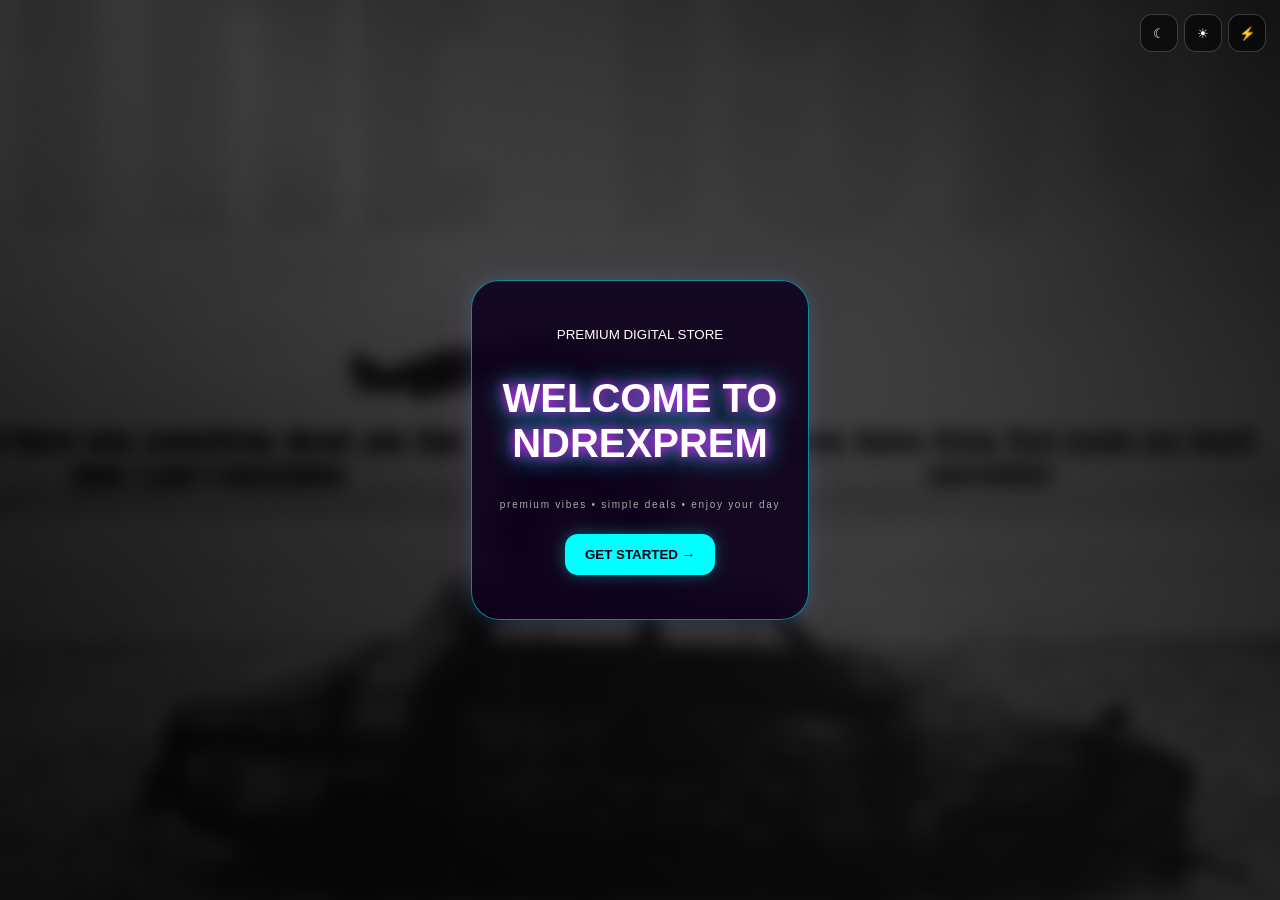
==== commit ccb9c0c3: "Add files via upload" ====
--- a/index.html
+++ b/index.html
@@ -1,8 +1,8 @@
-<!doctype html><html lang="id"><head><meta charset="utf-8"><meta name="viewport" content="width=device-width,initial-scale=1"><title>NDREXPREM</title><link rel="stylesheet" href="style.css"></head><body>
-<div class="modes"><button onclick="theme('dark')">☾</button><button onclick="theme('light')">☀</button><button onclick="theme('neon')">⚡</button></div>
+<!doctype html><html lang="id"><head><meta charset="utf-8"><meta name="viewport" content="width=device-width,initial-scale=1"><title>NDREXPREM</title><link rel="stylesheet" href="style.css"></head><body><div class="modes"><button onclick="theme('dark')">☾</button><button onclick="theme('light')">☀</button><button onclick="theme('neon')">⚡</button></div>
 <section class="slide active hero" id="s1"><div class="shade"></div><div class="glass"><small>PREMIUM DIGITAL STORE</small><h1>WELCOME TO<br><b>NDREXPREM</b></h1><p>premium vibes • simple deals • enjoy your day</p><button onclick="go(2)">GET STARTED →</button></div></section>
-<section class="slide" id="s2"><main><small>EXPLORE • PREMIUM ACCESS</small><h1>Choose a service</h1><div class="micro">Netflix • Canva • Alight Motion • Digital Premium ✦</div><input id="search" placeholder="⌕  Cari layanan..."><div><button class="service" data-name="netflix" onclick="go(3)"><span class="nlogo">N</span><span><b>Netflix</b><small>Premium streaming</small></span><i>›</i></button><button class="service" data-name="canva" onclick="go(4)"><span class="clogo">C</span><span><b>Canva</b><small>Design & creative tools</small></span><i>›</i></button><button class="service" data-name="alight motion" onclick="go(6)"><span class="alogo">A</span><span><b>Alight Motion</b><small>Video editing & motion</small></span><i>›</i></button></div></main></section>
+<section class="slide" id="s2"><main><small>EXPLORE • PREMIUM ACCESS</small><h1>Choose a service</h1><div class="micro">Netflix • Canva • Alight Motion ✦</div><input id="search" placeholder="⌕  Cari layanan..."><div><button class="service" data-name="netflix" onclick="go(3)"><span class="nlogo">N</span><span><b>Netflix</b><small>Premium streaming</small></span><i>›</i></button><button class="service" data-name="canva" onclick="go(4)"><span class="clogo">C</span><span><b>Canva</b><small>Design & creative tools</small></span><i>›</i></button><button class="service" data-name="alight motion" onclick="go(6)"><span class="alogo">A</span><span><b>Alight Motion</b><small>Video editing & motion</small></span><i>›</i></button></div></main></section>
 <section class="slide" id="s3"><main><button class="back" onclick="go(2)">‹ Back</button><div class="nlogo big">N</div><div class="micro">stream • chill • repeat ✦</div><h1>Netflix</h1><div class="grid"><article><small>BASIC</small><h2>Basic</h2><strong>Rp5.000</strong><p>Akun bersama<br>Garansi 1 bulan<br>Durasi 2 minggu</p><button onclick="buy('Netflix Basic',5000,'n')">Beli Basic</button></article><article><small>VIP</small><h2>VIP</h2><strong>Rp10.000</strong><p>Akun personal<br>Minim gangguan dari luar<br>Region acak<br>Durasi 1 bulan</p><button onclick="buy('Netflix VIP',10000,'n')">Beli VIP</button></article><article><small>RESELLER</small><h2>Reseller</h2><strong>Rp15.000</strong><p>Durasi seumur hidup / web hidup<br>Dapat menjual kembali</p><button onclick="buy('Netflix Reseller',15000,'n')">Beli Reseller</button></article></div></main></section>
 <section class="slide" id="s4"><main><button class="back" onclick="go(2)">‹ Back</button><div class="clogo big">C</div><div class="micro">create • design • inspire ✦</div><h1>Canva</h1><div class="grid"><article><small>NORMAL</small><h2>Normal</h2><strong>Rp5.000</strong><p>Akses Canva Normal<br>Proses cepat</p><button onclick="buy('Canva Normal',5000,'c')">Beli Normal</button></article><article><small>VIP</small><h2>VIP</h2><strong>Rp8.000</strong><p>Akses Canva VIP<br>Prioritas proses</p><button onclick="buy('Canva VIP',8000,'c')">Beli VIP</button></article></div></main></section>
+<section class="slide" id="s5"><main><button class="back" onclick="go(prev)">‹ Back</button><div id="payLogo" class="nlogo big">N</div><div class="micro">secure checkout • 5 minutes</div><h1>Payment</h1><div class="pay"><h2 id="name"></h2><strong id="price"></strong><p id="detail"></p><div class="payment-method"><b>METODE PEMBAYARAN</b><span>QRIS</span><small>Scan QRIS untuk melakukan pembayaran</small></div><div class="qr"><span>QRIS</span></div><div id="timer">05:00</div><button onclick="acc()">ACC TRANSAKSI</button><p id="msg"></p></div></main></section>
 <section class="slide" id="s6"><main><button class="back" onclick="go(2)">‹ Back</button><div class="alogo big">A</div><div class="micro">edit • animate • create ✦</div><h1>Alight Motion</h1><div class="grid"><article><small>VIP 1 TAHUN</small><h2>VIP 1 Tahun</h2><strong>Rp3.000</strong><p>Akses VIP<br>Durasi 1 tahun</p><button onclick="buy('Alight Motion VIP 1 Tahun',3000,'a')">Beli VIP</button></article><article><small>RESELLER</small><h2>Reseller</h2><strong>Rp10.000</strong><p>Akses reseller<br>Dapat menjual kembali</p><button onclick="buy('Alight Motion Reseller',10000,'a')">Beli Reseller</button></article><article><small>TOOLS</small><h2>Generate Bot Email</h2><strong>Rp2.000</strong><p>Layanan generate bot email</p><button onclick="buy('Generate Bot Email',2000,'a')">Beli</button></article></div></main></section>
-<section class="slide" id="s5"><main><button class="back" onclick="go(prev)">‹ Back</button><div id="payLogo" class="nlogo big">N</div><div class="micro">secure checkout • 5 minutes</div><h1>Payment</h1><div class="pay"><h2 id="name"></h2><strong id="price"></strong><p id="detail"></p><div class="qr">QRIS</div><div id="timer">05:00</div><button onclick="acc()">ACC TRANSAKSI</button><p id="msg"></p></div></main></section><script src="script.js"></script></body></html>
+<script src="script.js"></script></body></html>
--- a/style.css
+++ b/style.css
@@ -1,3 +1 @@
-*{box-sizing:border-box}body{margin:0;min-height:100vh;background:linear-gradient(225deg,#050505,#222,#777);color:#fff;font-family:Arial,sans-serif;transition:.35s}.slide{display:none;min-height:100vh;align-items:center;justify-content:center}.slide.active{display:flex;animation:enter .45s ease}.hero{position:relative;overflow:hidden;background:radial-gradient(circle at 75% 20%,#444,#111 45%,#000)}.hero:before{content:'';position:absolute;inset:-20px;background:radial-gradient(circle at 30% 30%,#ffffff16 0 2px,transparent 3px),radial-gradient(circle at 70% 70%,#ffffff12 0 2px,transparent 3px);background-size:90px 90px;animation:stars 12s linear infinite}.shade{position:absolute;inset:0;background:linear-gradient(225deg,#000c,#0004,#000b)}.glass{position:relative;z-index:1;text-align:center;padding:44px 28px;border:1px solid #fff3;border-radius:28px;background:#0005;backdrop-filter:blur(10px);box-shadow:0 20px 60px #0009;animation:up .8s ease}.glass h1{font-size:40px}.glass b{animation:glow 1.8s infinite alternate}.glass p{font-size:10px;letter-spacing:1.7px;color:#aaa;margin:0 0 24px}.glass button,article button,.pay button{border:0;border-radius:13px;padding:13px 20px;font-weight:800;cursor:pointer;transition:.2s}.glass button:hover,article button:hover,.pay button:hover{transform:translateY(-2px)}main{width:min(430px,100%);padding:30px 20px;text-align:center}main>h1{font-size:30px}.micro{font-size:9px;letter-spacing:2px;color:#888;text-transform:uppercase;margin:7px 0 18px}input{width:100%;height:56px;padding:0 18px;border:1px solid #fff2;border-radius:17px;background:#ffffff10;color:#fff;outline:0;font-size:16px}.service{display:flex;align-items:center;gap:15px;width:100%;margin:11px 0;padding:14px 16px;min-height:88px;border:1px solid #fff2;border-radius:20px;background:#ffffff0d;color:#fff;text-align:left;cursor:pointer}.service span:nth-child(2){display:flex;flex-direction:column;gap:5px;flex:1}.service small{color:#999}.service i{font-size:30px;color:#777}.nlogo,.clogo{display:flex;align-items:center;justify-content:center;flex:none}.nlogo{width:58px;height:58px;border-radius:17px;background:#090909;color:#e50914;border:1px solid #fff2;font:900 46px/1 Arial Black,Arial}.clogo{width:58px;height:58px;border-radius:50%;background:linear-gradient(135deg,#00c4cc,#7c3aed);color:#fff;font:900 32px/1 Arial}.big{width:68px;height:68px;margin:15px auto 0}.back{float:left;background:#fff2;color:#fff;border:0;border-radius:10px;padding:9px 13px}.grid{display:grid;gap:12px;margin-top:22px;text-align:left}.grid article,.pay{padding:21px;border:1px solid #fff2;border-radius:18px;background:#ffffff0d}.grid article small{background:#fff2;padding:6px 9px;border-radius:7px}.grid article strong,.pay>strong{font-size:27px}.grid article p,.pay p{line-height:1.7;color:#ddd}.grid article button,.pay button{width:100%}.pay{text-align:center}.qr{width:180px;height:180px;background:#fff;color:#111;margin:15px auto;border-radius:10px;display:flex;align-items:center;justify-content:center;font-size:28px;font-weight:900}.pay #timer{font:800 38px monospace;margin:12px}.pay button{background:#fff;color:#111}.modes{position:fixed;z-index:99;top:14px;right:14px;display:flex;gap:6px}.modes button{width:38px;height:38px;padding:0;border-radius:12px;border:1px solid #fff3;background:#0008;color:#fff;cursor:pointer;backdrop-filter:blur(8px)}body.light{background:linear-gradient(225deg,#fff,#eee,#ccc);color:#111}body.light .glass,body.light .service,body.light article,body.light .pay{background:#fffb;color:#111;border-color:#0002}body.light input{background:#fff;color:#111;border-color:#0002}body.light .service,body.light .back{color:#111}body.light .micro,body.light .glass p,body.light .eyebrow{color:#666}body.light article p,body.light .pay p,body.light .service small{color:#444}body.light .glass button,body.light article button,body.light .pay button{background:#111;color:#fff}body.neon{background:radial-gradient(circle at 20% 10%,#19005a,#050018 45%,#000);color:#fff}body.neon .glass,body.neon .service,body.neon article,body.neon .pay{background:#100020dd;border-color:#00ffff88;box-shadow:0 0 20px #00ffff22,0 0 40px #ff00ff18}body.neon h1,body.neon .glass b{text-shadow:0 0 12px #ff00ff,0 0 25px #00ffff}body.neon .micro{color:#00ffff}body.neon .glass button,body.neon article button,body.neon .pay button{background:#00ffff;color:#050014;box-shadow:0 0 15px #00ffff55}@keyframes enter{from{opacity:0;transform:translateY(12px)}to{opacity:1;transform:none}}@keyframes up{from{opacity:0;transform:translateY(25px)}to{opacity:1;transform:none}}@keyframes glow{to{text-shadow:0 0 22px #fff}}@keyframes zoom{to{transform:scale(1.1)}}@keyframes stars{to{transform:translateY(90px)}}
-
-.alogo{width:54px;height:54px;border-radius:16px;display:inline-grid;place-items:center;font-weight:900;font-size:28px;background:linear-gradient(135deg,#00f5ff,#8b5cf6,#ff2bd6);color:#fff;box-shadow:0 0 22px #00f5ff55}.alogo.big{margin-bottom:8px}
+*{box-sizing:border-box}body{margin:0;min-height:100vh;background:linear-gradient(225deg,#050505,#222,#777);color:#fff;font-family:Arial,sans-serif;transition:.35s}.slide{display:none;min-height:100vh;align-items:center;justify-content:center}.slide.active{display:flex;animation:enter .45s ease}.hero{position:relative;overflow:hidden;background:radial-gradient(circle at 75% 20%,#444,#111 45%,#000)}.hero:after{content:'';position:absolute;inset:0;background-image:url('hero-bg.jpg');background-size:cover;background-position:center;filter:blur(8px);opacity:.35;transform:scale(1.08)}.shade{position:absolute;inset:0;z-index:1;background:linear-gradient(225deg,#000c,#0005,#000b)}.glass{position:relative;z-index:2;text-align:center;padding:44px 28px;border:1px solid #fff3;border-radius:28px;background:#0006;backdrop-filter:blur(10px);box-shadow:0 20px 60px #0009;animation:up .8s ease}.glass h1{font-size:40px}.glass b{animation:glow 1.8s infinite alternate}.glass p{font-size:10px;letter-spacing:1.7px;color:#aaa;margin:0 0 24px}.glass button,article button,.pay button{border:0;border-radius:13px;padding:13px 20px;font-weight:800;cursor:pointer;transition:.2s}.glass button:hover,article button:hover,.pay button:hover{transform:translateY(-2px)}main{width:min(430px,100%);padding:30px 20px;text-align:center}main>h1{font-size:30px}.micro{font-size:9px;letter-spacing:2px;color:#888;text-transform:uppercase;margin:7px 0 18px}input{width:100%;height:56px;padding:0 18px;border:1px solid #fff2;border-radius:17px;background:#ffffff10;color:#fff;outline:0;font-size:16px}.service{display:flex;align-items:center;gap:15px;width:100%;margin:11px 0;padding:14px 16px;min-height:88px;border:1px solid #fff2;border-radius:20px;background:#ffffff0d;color:#fff;text-align:left;cursor:pointer}.service span:nth-child(2){display:flex;flex-direction:column;gap:5px;flex:1}.service small{color:#999}.service i{font-size:30px;color:#777}.nlogo,.clogo,.alogo{display:flex;align-items:center;justify-content:center;flex:none}.nlogo{width:58px;height:58px;border-radius:17px;background:#090909;color:#e50914;border:1px solid #fff2;font:900 46px/1 Arial Black,Arial}.clogo{width:58px;height:58px;border-radius:50%;background:linear-gradient(135deg,#00c4cc,#7c3aed);color:#fff;font:900 32px/1 Arial}.alogo{width:58px;height:58px;border-radius:16px;background:linear-gradient(135deg,#00f5ff,#8b5cf6,#ff2bd6);color:#fff;font:900 32px/1 Arial;box-shadow:0 0 22px #00f5ff33}.big{width:68px;height:68px;margin:15px auto 0}.back{float:left;background:#fff2;color:#fff;border:0;border-radius:10px;padding:9px 13px}.grid{display:grid;gap:12px;margin-top:22px;text-align:left}.grid article,.pay{padding:21px;border:1px solid #fff2;border-radius:18px;background:#ffffff0d}.grid article small{background:#fff2;padding:6px 9px;border-radius:7px}.grid article strong,.pay>strong{font-size:27px}.grid article p,.pay p{line-height:1.7;color:#ddd}.grid article button,.pay button{width:100%}.pay{text-align:center}.payment-method{display:flex;flex-direction:column;gap:5px;padding:14px;margin:12px 0;border:1px solid #fff2;border-radius:14px;background:#ffffff0a}.payment-method b{font-size:11px;letter-spacing:1.5px}.payment-method span{font-size:20px;font-weight:900}.payment-method small{color:#aaa;font-size:10px}.qr{width:180px;height:180px;background:#fff;color:#111;margin:15px auto;border-radius:10px;display:flex;align-items:center;justify-content:center;font-size:28px;font-weight:900;letter-spacing:3px}.pay #timer{font:800 38px monospace;margin:12px}.pay button{background:#fff;color:#111}.modes{position:fixed;z-index:99;top:14px;right:14px;display:flex;gap:6px}.modes button{width:38px;height:38px;padding:0;border-radius:12px;border:1px solid #fff3;background:#0008;color:#fff;cursor:pointer;backdrop-filter:blur(8px)}body.light{background:linear-gradient(225deg,#fff,#eee,#ccc);color:#111}body.light .glass,body.light .service,body.light article,body.light .pay{background:#fffb;color:#111;border-color:#0002}body.light input{background:#fff;color:#111;border-color:#0002}body.light .service,body.light .back{color:#111}body.light .micro,body.light .glass p{color:#666}body.light article p,body.light .pay p,body.light .service small{color:#444}body.light .glass button,body.light article button,body.light .pay button{background:#111;color:#fff}body.light .payment-method{border-color:#0002;background:#00000005}body.light .payment-method small{color:#555}body.neon{background:radial-gradient(circle at 20% 10%,#19005a,#050018 45%,#000);color:#fff}body.neon .glass,body.neon .service,body.neon article,body.neon .pay{background:#100020dd;border-color:#00ffff88;box-shadow:0 0 20px #00ffff22,0 0 40px #ff00ff18}body.neon h1,body.neon .glass b{text-shadow:0 0 12px #ff00ff,0 0 25px #00ffff}body.neon .micro{color:#00ffff}body.neon .payment-method{border-color:#00ffff66;box-shadow:0 0 15px #00ffff22}body.neon .glass button,body.neon article button,body.neon .pay button{background:#00ffff;color:#050014;box-shadow:0 0 15px #00ffff55}@keyframes enter{from{opacity:0;transform:translateY(12px)}to{opacity:1;transform:none}}@keyframes up{from{opacity:0;transform:translateY(25px)}to{opacity:1;transform:none}}@keyframes glow{to{text-shadow:0 0 22px #fff}}
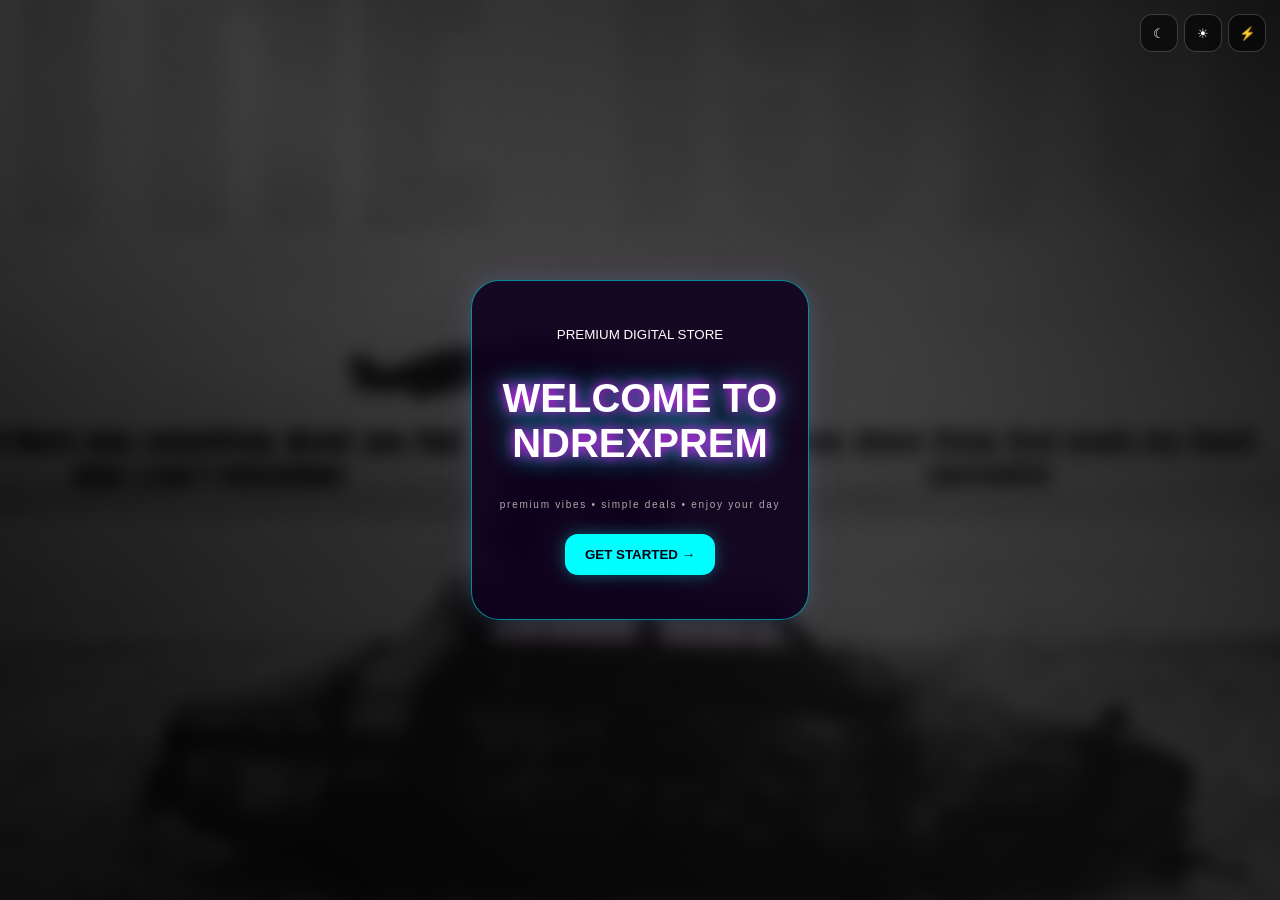
==== commit 5bec341b: "Add files via upload" ====
--- a/index.html
+++ b/index.html
@@ -1,8 +1,8 @@
 <!doctype html><html lang="id"><head><meta charset="utf-8"><meta name="viewport" content="width=device-width,initial-scale=1"><title>NDREXPREM</title><link rel="stylesheet" href="style.css"></head><body><div class="modes"><button onclick="theme('dark')">☾</button><button onclick="theme('light')">☀</button><button onclick="theme('neon')">⚡</button></div>
 <section class="slide active hero" id="s1"><div class="shade"></div><div class="glass"><small>PREMIUM DIGITAL STORE</small><h1>WELCOME TO<br><b>NDREXPREM</b></h1><p>premium vibes • simple deals • enjoy your day</p><button onclick="go(2)">GET STARTED →</button></div></section>
 <section class="slide" id="s2"><main><small>EXPLORE • PREMIUM ACCESS</small><h1>Choose a service</h1><div class="micro">Netflix • Canva • Alight Motion ✦</div><input id="search" placeholder="⌕  Cari layanan..."><div><button class="service" data-name="netflix" onclick="go(3)"><span class="nlogo">N</span><span><b>Netflix</b><small>Premium streaming</small></span><i>›</i></button><button class="service" data-name="canva" onclick="go(4)"><span class="clogo">C</span><span><b>Canva</b><small>Design & creative tools</small></span><i>›</i></button><button class="service" data-name="alight motion" onclick="go(6)"><span class="alogo">A</span><span><b>Alight Motion</b><small>Video editing & motion</small></span><i>›</i></button></div></main></section>
-<section class="slide" id="s3"><main><button class="back" onclick="go(2)">‹ Back</button><div class="nlogo big">N</div><div class="micro">stream • chill • repeat ✦</div><h1>Netflix</h1><div class="grid"><article><small>BASIC</small><h2>Basic</h2><strong>Rp5.000</strong><p>Akun bersama<br>Garansi 1 bulan<br>Durasi 2 minggu</p><button onclick="buy('Netflix Basic',5000,'n')">Beli Basic</button></article><article><small>VIP</small><h2>VIP</h2><strong>Rp10.000</strong><p>Akun personal<br>Minim gangguan dari luar<br>Region acak<br>Durasi 1 bulan</p><button onclick="buy('Netflix VIP',10000,'n')">Beli VIP</button></article><article><small>RESELLER</small><h2>Reseller</h2><strong>Rp15.000</strong><p>Durasi seumur hidup / web hidup<br>Dapat menjual kembali</p><button onclick="buy('Netflix Reseller',15000,'n')">Beli Reseller</button></article></div></main></section>
+<section class="slide" id="s3"><main><button class="back" onclick="go(2)">‹ Back</button><div class="nlogo big">N</div><div class="micro">stream • chill • repeat ✦</div><h1>Netflix</h1><div class="grid"><article><small>BASIC</small><h2>Basic</h2><strong>Rp5.000</strong><p>Akun bersama<br>Garansi 1 bulan<br>Durasi 2 minggu</p><button onclick="buy('Netflix Basic',5000,'n')">Beli Basic</button></article><article><small>VIP</small><h2>VIP</h2><strong>Rp15.000</strong><p>Akun personal<br>Minim gangguan dari luar<br>Region acak<br>Durasi 1 bulan</p><button onclick="buy('Netflix VIP',15000,'n')">Beli VIP</button></article><article><small>RESELLER</small><h2>Reseller</h2><strong>Rp25.000</strong><p>Durasi seumur hidup / web hidup<br>Dapat menjual kembali</p><button onclick="buy('Netflix Reseller',25000,'n')">Beli Reseller</button></article></div></main></section>
 <section class="slide" id="s4"><main><button class="back" onclick="go(2)">‹ Back</button><div class="clogo big">C</div><div class="micro">create • design • inspire ✦</div><h1>Canva</h1><div class="grid"><article><small>NORMAL</small><h2>Normal</h2><strong>Rp5.000</strong><p>Akses Canva Normal<br>Proses cepat</p><button onclick="buy('Canva Normal',5000,'c')">Beli Normal</button></article><article><small>VIP</small><h2>VIP</h2><strong>Rp8.000</strong><p>Akses Canva VIP<br>Prioritas proses</p><button onclick="buy('Canva VIP',8000,'c')">Beli VIP</button></article></div></main></section>
-<section class="slide" id="s5"><main><button class="back" onclick="go(prev)">‹ Back</button><div id="payLogo" class="nlogo big">N</div><div class="micro">secure checkout • 5 minutes</div><h1>Payment</h1><div class="pay"><h2 id="name"></h2><strong id="price"></strong><p id="detail"></p><div class="payment-method"><b>METODE PEMBAYARAN</b><span>QRIS</span><small>Scan QRIS untuk melakukan pembayaran</small></div><div class="qr"><span>QRIS</span></div><div id="timer">05:00</div><button onclick="acc()">ACC TRANSAKSI</button><p id="msg"></p></div></main></section>
+<section class="slide" id="s5"><main><button class="back" onclick="go(prev)">‹ Back</button><div id="payLogo" class="nlogo big">N</div><div class="micro">secure checkout • 5 minutes</div><h1>Payment</h1><div class="pay"><h2 id="name"></h2><strong id="price"></strong><p id="detail"></p><div class="payment-method"><b>METODE PEMBAYARAN</b><span>QRIS</span><small>Scan QRIS untuk melakukan pembayaran</small></div><div class="qr"><img src="qris.jpg" alt="QRIS VYNX STORE"></div><div id="timer">05:00</div><button onclick="acc()">ACC TRANSAKSI</button><p id="msg"></p></div></main></section>
 <section class="slide" id="s6"><main><button class="back" onclick="go(2)">‹ Back</button><div class="alogo big">A</div><div class="micro">edit • animate • create ✦</div><h1>Alight Motion</h1><div class="grid"><article><small>VIP 1 TAHUN</small><h2>VIP 1 Tahun</h2><strong>Rp3.000</strong><p>Akses VIP<br>Durasi 1 tahun</p><button onclick="buy('Alight Motion VIP 1 Tahun',3000,'a')">Beli VIP</button></article><article><small>RESELLER</small><h2>Reseller</h2><strong>Rp10.000</strong><p>Akses reseller<br>Dapat menjual kembali</p><button onclick="buy('Alight Motion Reseller',10000,'a')">Beli Reseller</button></article><article><small>TOOLS</small><h2>Generate Bot Email</h2><strong>Rp2.000</strong><p>Layanan generate bot email</p><button onclick="buy('Generate Bot Email',2000,'a')">Beli</button></article></div></main></section>
 <script src="script.js"></script></body></html>
--- a/style.css
+++ b/style.css
@@ -1 +1 @@
-*{box-sizing:border-box}body{margin:0;min-height:100vh;background:linear-gradient(225deg,#050505,#222,#777);color:#fff;font-family:Arial,sans-serif;transition:.35s}.slide{display:none;min-height:100vh;align-items:center;justify-content:center}.slide.active{display:flex;animation:enter .45s ease}.hero{position:relative;overflow:hidden;background:radial-gradient(circle at 75% 20%,#444,#111 45%,#000)}.hero:after{content:'';position:absolute;inset:0;background-image:url('hero-bg.jpg');background-size:cover;background-position:center;filter:blur(8px);opacity:.35;transform:scale(1.08)}.shade{position:absolute;inset:0;z-index:1;background:linear-gradient(225deg,#000c,#0005,#000b)}.glass{position:relative;z-index:2;text-align:center;padding:44px 28px;border:1px solid #fff3;border-radius:28px;background:#0006;backdrop-filter:blur(10px);box-shadow:0 20px 60px #0009;animation:up .8s ease}.glass h1{font-size:40px}.glass b{animation:glow 1.8s infinite alternate}.glass p{font-size:10px;letter-spacing:1.7px;color:#aaa;margin:0 0 24px}.glass button,article button,.pay button{border:0;border-radius:13px;padding:13px 20px;font-weight:800;cursor:pointer;transition:.2s}.glass button:hover,article button:hover,.pay button:hover{transform:translateY(-2px)}main{width:min(430px,100%);padding:30px 20px;text-align:center}main>h1{font-size:30px}.micro{font-size:9px;letter-spacing:2px;color:#888;text-transform:uppercase;margin:7px 0 18px}input{width:100%;height:56px;padding:0 18px;border:1px solid #fff2;border-radius:17px;background:#ffffff10;color:#fff;outline:0;font-size:16px}.service{display:flex;align-items:center;gap:15px;width:100%;margin:11px 0;padding:14px 16px;min-height:88px;border:1px solid #fff2;border-radius:20px;background:#ffffff0d;color:#fff;text-align:left;cursor:pointer}.service span:nth-child(2){display:flex;flex-direction:column;gap:5px;flex:1}.service small{color:#999}.service i{font-size:30px;color:#777}.nlogo,.clogo,.alogo{display:flex;align-items:center;justify-content:center;flex:none}.nlogo{width:58px;height:58px;border-radius:17px;background:#090909;color:#e50914;border:1px solid #fff2;font:900 46px/1 Arial Black,Arial}.clogo{width:58px;height:58px;border-radius:50%;background:linear-gradient(135deg,#00c4cc,#7c3aed);color:#fff;font:900 32px/1 Arial}.alogo{width:58px;height:58px;border-radius:16px;background:linear-gradient(135deg,#00f5ff,#8b5cf6,#ff2bd6);color:#fff;font:900 32px/1 Arial;box-shadow:0 0 22px #00f5ff33}.big{width:68px;height:68px;margin:15px auto 0}.back{float:left;background:#fff2;color:#fff;border:0;border-radius:10px;padding:9px 13px}.grid{display:grid;gap:12px;margin-top:22px;text-align:left}.grid article,.pay{padding:21px;border:1px solid #fff2;border-radius:18px;background:#ffffff0d}.grid article small{background:#fff2;padding:6px 9px;border-radius:7px}.grid article strong,.pay>strong{font-size:27px}.grid article p,.pay p{line-height:1.7;color:#ddd}.grid article button,.pay button{width:100%}.pay{text-align:center}.payment-method{display:flex;flex-direction:column;gap:5px;padding:14px;margin:12px 0;border:1px solid #fff2;border-radius:14px;background:#ffffff0a}.payment-method b{font-size:11px;letter-spacing:1.5px}.payment-method span{font-size:20px;font-weight:900}.payment-method small{color:#aaa;font-size:10px}.qr{width:180px;height:180px;background:#fff;color:#111;margin:15px auto;border-radius:10px;display:flex;align-items:center;justify-content:center;font-size:28px;font-weight:900;letter-spacing:3px}.pay #timer{font:800 38px monospace;margin:12px}.pay button{background:#fff;color:#111}.modes{position:fixed;z-index:99;top:14px;right:14px;display:flex;gap:6px}.modes button{width:38px;height:38px;padding:0;border-radius:12px;border:1px solid #fff3;background:#0008;color:#fff;cursor:pointer;backdrop-filter:blur(8px)}body.light{background:linear-gradient(225deg,#fff,#eee,#ccc);color:#111}body.light .glass,body.light .service,body.light article,body.light .pay{background:#fffb;color:#111;border-color:#0002}body.light input{background:#fff;color:#111;border-color:#0002}body.light .service,body.light .back{color:#111}body.light .micro,body.light .glass p{color:#666}body.light article p,body.light .pay p,body.light .service small{color:#444}body.light .glass button,body.light article button,body.light .pay button{background:#111;color:#fff}body.light .payment-method{border-color:#0002;background:#00000005}body.light .payment-method small{color:#555}body.neon{background:radial-gradient(circle at 20% 10%,#19005a,#050018 45%,#000);color:#fff}body.neon .glass,body.neon .service,body.neon article,body.neon .pay{background:#100020dd;border-color:#00ffff88;box-shadow:0 0 20px #00ffff22,0 0 40px #ff00ff18}body.neon h1,body.neon .glass b{text-shadow:0 0 12px #ff00ff,0 0 25px #00ffff}body.neon .micro{color:#00ffff}body.neon .payment-method{border-color:#00ffff66;box-shadow:0 0 15px #00ffff22}body.neon .glass button,body.neon article button,body.neon .pay button{background:#00ffff;color:#050014;box-shadow:0 0 15px #00ffff55}@keyframes enter{from{opacity:0;transform:translateY(12px)}to{opacity:1;transform:none}}@keyframes up{from{opacity:0;transform:translateY(25px)}to{opacity:1;transform:none}}@keyframes glow{to{text-shadow:0 0 22px #fff}}
+*{box-sizing:border-box}body{margin:0;min-height:100vh;background:linear-gradient(225deg,#050505,#222,#777);color:#fff;font-family:Arial,sans-serif;transition:.35s}.slide{display:none;min-height:100vh;align-items:center;justify-content:center}.slide.active{display:flex;animation:enter .45s ease}.hero{position:relative;overflow:hidden;background:radial-gradient(circle at 75% 20%,#444,#111 45%,#000)}.hero:after{content:'';position:absolute;inset:0;background-image:url('hero-bg.jpg');background-size:cover;background-position:center;filter:blur(8px);opacity:.35;transform:scale(1.08)}.shade{position:absolute;inset:0;z-index:1;background:linear-gradient(225deg,#000c,#0005,#000b)}.glass{position:relative;z-index:2;text-align:center;padding:44px 28px;border:1px solid #fff3;border-radius:28px;background:#0006;backdrop-filter:blur(10px);box-shadow:0 20px 60px #0009;animation:up .8s ease}.glass h1{font-size:40px}.glass b{animation:glow 1.8s infinite alternate}.glass p{font-size:10px;letter-spacing:1.7px;color:#aaa;margin:0 0 24px}.glass button,article button,.pay button{border:0;border-radius:13px;padding:13px 20px;font-weight:800;cursor:pointer;transition:.2s}.glass button:hover,article button:hover,.pay button:hover{transform:translateY(-2px)}main{width:min(430px,100%);padding:30px 20px;text-align:center}main>h1{font-size:30px}.micro{font-size:9px;letter-spacing:2px;color:#888;text-transform:uppercase;margin:7px 0 18px}input{width:100%;height:56px;padding:0 18px;border:1px solid #fff2;border-radius:17px;background:#ffffff10;color:#fff;outline:0;font-size:16px}.service{display:flex;align-items:center;gap:15px;width:100%;margin:11px 0;padding:14px 16px;min-height:88px;border:1px solid #fff2;border-radius:20px;background:#ffffff0d;color:#fff;text-align:left;cursor:pointer}.service span:nth-child(2){display:flex;flex-direction:column;gap:5px;flex:1}.service small{color:#999}.service i{font-size:30px;color:#777}.nlogo,.clogo,.alogo{display:flex;align-items:center;justify-content:center;flex:none}.nlogo{width:58px;height:58px;border-radius:17px;background:#090909;color:#e50914;border:1px solid #fff2;font:900 46px/1 Arial Black,Arial}.clogo{width:58px;height:58px;border-radius:50%;background:linear-gradient(135deg,#00c4cc,#7c3aed);color:#fff;font:900 32px/1 Arial}.alogo{width:58px;height:58px;border-radius:16px;background:linear-gradient(135deg,#00f5ff,#8b5cf6,#ff2bd6);color:#fff;font:900 32px/1 Arial;box-shadow:0 0 22px #00f5ff33}.big{width:68px;height:68px;margin:15px auto 0}.back{float:left;background:#fff2;color:#fff;border:0;border-radius:10px;padding:9px 13px}.grid{display:grid;gap:12px;margin-top:22px;text-align:left}.grid article,.pay{padding:21px;border:1px solid #fff2;border-radius:18px;background:#ffffff0d}.grid article small{background:#fff2;padding:6px 9px;border-radius:7px}.grid article strong,.pay>strong{font-size:27px}.grid article p,.pay p{line-height:1.7;color:#ddd}.grid article button,.pay button{width:100%}.pay{text-align:center}.payment-method{display:flex;flex-direction:column;gap:5px;padding:14px;margin:12px 0;border:1px solid #fff2;border-radius:14px;background:#ffffff0a}.payment-method b{font-size:11px;letter-spacing:1.5px}.payment-method span{font-size:20px;font-weight:900}.payment-method small{color:#aaa;font-size:10px}.qr{width:min(300px,100%);aspect-ratio:1/1;background:#fff;margin:15px auto;border-radius:10px;display:flex;align-items:center;justify-content:center;overflow:hidden;padding:0}.qr img{width:100%;height:100%;object-fit:contain;display:block}.pay #timer{font:800 38px monospace;margin:12px}.pay button{background:#fff;color:#111}.modes{position:fixed;z-index:99;top:14px;right:14px;display:flex;gap:6px}.modes button{width:38px;height:38px;padding:0;border-radius:12px;border:1px solid #fff3;background:#0008;color:#fff;cursor:pointer;backdrop-filter:blur(8px)}body.light{background:linear-gradient(225deg,#fff,#eee,#ccc);color:#111}body.light .glass,body.light .service,body.light article,body.light .pay{background:#fffb;color:#111;border-color:#0002}body.light input{background:#fff;color:#111;border-color:#0002}body.light .service,body.light .back{color:#111}body.light .micro,body.light .glass p{color:#666}body.light article p,body.light .pay p,body.light .service small{color:#444}body.light .glass button,body.light article button,body.light .pay button{background:#111;color:#fff}body.light .payment-method{border-color:#0002;background:#00000005}body.light .payment-method small{color:#555}body.neon{background:radial-gradient(circle at 20% 10%,#19005a,#050018 45%,#000);color:#fff}body.neon .glass,body.neon .service,body.neon article,body.neon .pay{background:#100020dd;border-color:#00ffff88;box-shadow:0 0 20px #00ffff22,0 0 40px #ff00ff18}body.neon h1,body.neon .glass b{text-shadow:0 0 12px #ff00ff,0 0 25px #00ffff}body.neon .micro{color:#00ffff}body.neon .payment-method{border-color:#00ffff66;box-shadow:0 0 15px #00ffff22}body.neon .glass button,body.neon article button,body.neon .pay button{background:#00ffff;color:#050014;box-shadow:0 0 15px #00ffff55}@keyframes enter{from{opacity:0;transform:translateY(12px)}to{opacity:1;transform:none}}@keyframes up{from{opacity:0;transform:translateY(25px)}to{opacity:1;transform:none}}@keyframes glow{to{text-shadow:0 0 22px #fff}}
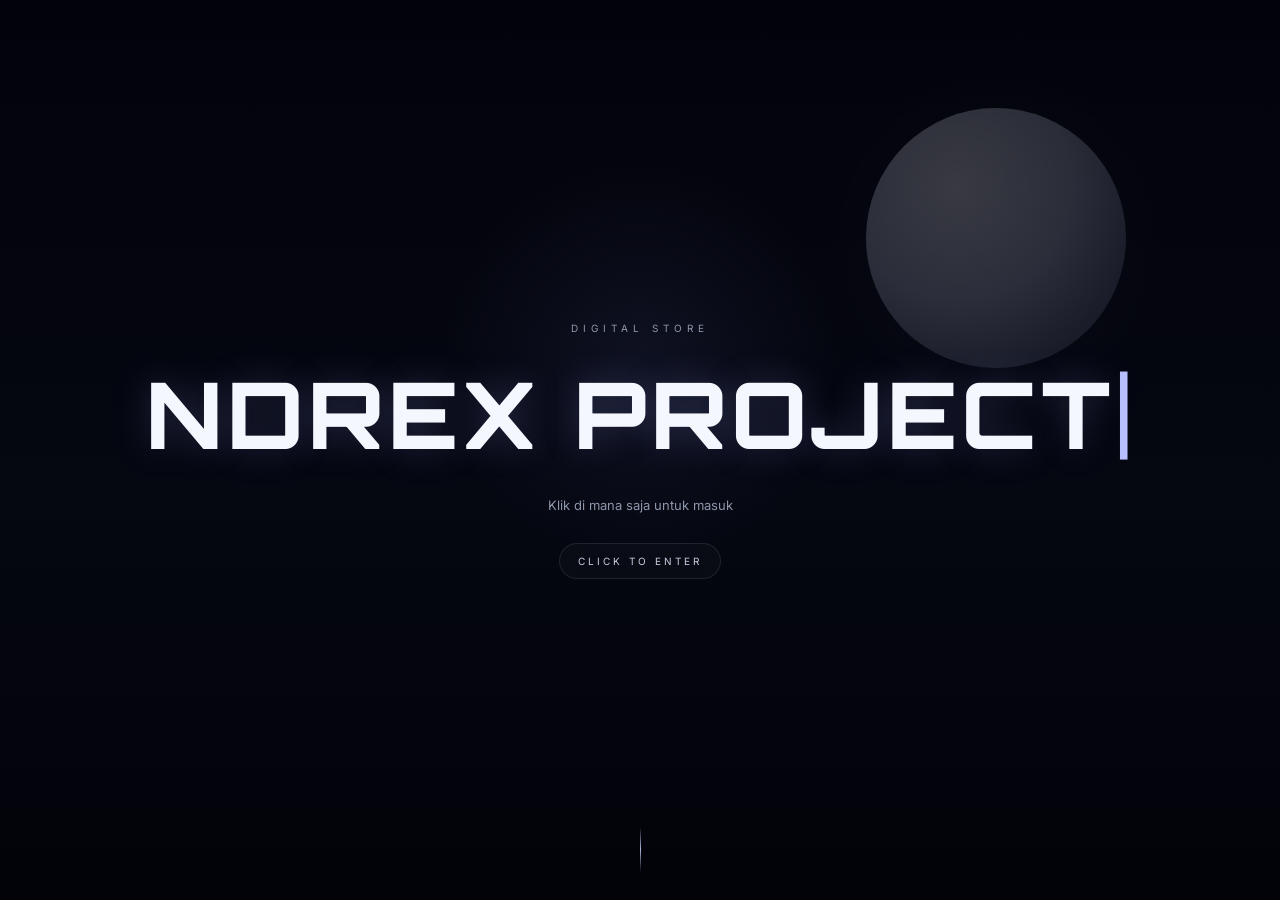
==== commit a0175ad3: "Add files via upload" ====
--- a/index.html
+++ b/index.html
@@ -1,8 +1,118 @@
-<!doctype html><html lang="id"><head><meta charset="utf-8"><meta name="viewport" content="width=device-width,initial-scale=1"><title>NDREXPREM</title><link rel="stylesheet" href="style.css"></head><body><div class="modes"><button onclick="theme('dark')">☾</button><button onclick="theme('light')">☀</button><button onclick="theme('neon')">⚡</button></div>
-<section class="slide active hero" id="s1"><div class="shade"></div><div class="glass"><small>PREMIUM DIGITAL STORE</small><h1>WELCOME TO<br><b>NDREXPREM</b></h1><p>premium vibes • simple deals • enjoy your day</p><button onclick="go(2)">GET STARTED →</button></div></section>
-<section class="slide" id="s2"><main><small>EXPLORE • PREMIUM ACCESS</small><h1>Choose a service</h1><div class="micro">Netflix • Canva • Alight Motion ✦</div><input id="search" placeholder="⌕  Cari layanan..."><div><button class="service" data-name="netflix" onclick="go(3)"><span class="nlogo">N</span><span><b>Netflix</b><small>Premium streaming</small></span><i>›</i></button><button class="service" data-name="canva" onclick="go(4)"><span class="clogo">C</span><span><b>Canva</b><small>Design & creative tools</small></span><i>›</i></button><button class="service" data-name="alight motion" onclick="go(6)"><span class="alogo">A</span><span><b>Alight Motion</b><small>Video editing & motion</small></span><i>›</i></button></div></main></section>
-<section class="slide" id="s3"><main><button class="back" onclick="go(2)">‹ Back</button><div class="nlogo big">N</div><div class="micro">stream • chill • repeat ✦</div><h1>Netflix</h1><div class="grid"><article><small>BASIC</small><h2>Basic</h2><strong>Rp5.000</strong><p>Akun bersama<br>Garansi 1 bulan<br>Durasi 2 minggu</p><button onclick="buy('Netflix Basic',5000,'n')">Beli Basic</button></article><article><small>VIP</small><h2>VIP</h2><strong>Rp15.000</strong><p>Akun personal<br>Minim gangguan dari luar<br>Region acak<br>Durasi 1 bulan</p><button onclick="buy('Netflix VIP',15000,'n')">Beli VIP</button></article><article><small>RESELLER</small><h2>Reseller</h2><strong>Rp25.000</strong><p>Durasi seumur hidup / web hidup<br>Dapat menjual kembali</p><button onclick="buy('Netflix Reseller',25000,'n')">Beli Reseller</button></article></div></main></section>
-<section class="slide" id="s4"><main><button class="back" onclick="go(2)">‹ Back</button><div class="clogo big">C</div><div class="micro">create • design • inspire ✦</div><h1>Canva</h1><div class="grid"><article><small>NORMAL</small><h2>Normal</h2><strong>Rp5.000</strong><p>Akses Canva Normal<br>Proses cepat</p><button onclick="buy('Canva Normal',5000,'c')">Beli Normal</button></article><article><small>VIP</small><h2>VIP</h2><strong>Rp8.000</strong><p>Akses Canva VIP<br>Prioritas proses</p><button onclick="buy('Canva VIP',8000,'c')">Beli VIP</button></article></div></main></section>
-<section class="slide" id="s5"><main><button class="back" onclick="go(prev)">‹ Back</button><div id="payLogo" class="nlogo big">N</div><div class="micro">secure checkout • 5 minutes</div><h1>Payment</h1><div class="pay"><h2 id="name"></h2><strong id="price"></strong><p id="detail"></p><div class="payment-method"><b>METODE PEMBAYARAN</b><span>QRIS</span><small>Scan QRIS untuk melakukan pembayaran</small></div><div class="qr"><img src="qris.jpg" alt="QRIS VYNX STORE"></div><div id="timer">05:00</div><button onclick="acc()">ACC TRANSAKSI</button><p id="msg"></p></div></main></section>
-<section class="slide" id="s6"><main><button class="back" onclick="go(2)">‹ Back</button><div class="alogo big">A</div><div class="micro">edit • animate • create ✦</div><h1>Alight Motion</h1><div class="grid"><article><small>VIP 1 TAHUN</small><h2>VIP 1 Tahun</h2><strong>Rp3.000</strong><p>Akses VIP<br>Durasi 1 tahun</p><button onclick="buy('Alight Motion VIP 1 Tahun',3000,'a')">Beli VIP</button></article><article><small>RESELLER</small><h2>Reseller</h2><strong>Rp10.000</strong><p>Akses reseller<br>Dapat menjual kembali</p><button onclick="buy('Alight Motion Reseller',10000,'a')">Beli Reseller</button></article><article><small>TOOLS</small><h2>Generate Bot Email</h2><strong>Rp2.000</strong><p>Layanan generate bot email</p><button onclick="buy('Generate Bot Email',2000,'a')">Beli</button></article></div></main></section>
-<script src="script.js"></script></body></html>
+<!DOCTYPE html>
+<html lang="id">
+<head>
+  <meta charset="UTF-8" />
+  <meta name="viewport" content="width=device-width, initial-scale=1.0" />
+  <title>NDREX PROJECT</title>
+  <link rel="preconnect" href="https://fonts.googleapis.com">
+  <link rel="preconnect" href="https://fonts.gstatic.com" crossorigin>
+  <link href="https://fonts.googleapis.com/css2?family=Inter:wght@400;500;600;700;800&family=Orbitron:wght@500;700;800&display=swap" rel="stylesheet">
+  <link rel="stylesheet" href="style.css" />
+</head>
+<body>
+  <div class="stars"></div>
+
+  <!-- SLIDE 1 -->
+  <section id="slide1" class="slide intro active" onclick="goToStore()">
+    <div class="moon"></div>
+    <div class="intro-content">
+      <div class="eyebrow">DIGITAL STORE</div>
+      <h1 id="typingText"></h1><span class="cursor">|</span>
+      <p>Klik di mana saja untuk masuk</p>
+      <div class="enter-hint">CLICK TO ENTER</div>
+    </div>
+    <div class="scroll-line"></div>
+  </section>
+
+  <!-- SLIDE 2 -->
+  <section id="slide2" class="slide store">
+    <header class="topbar">
+      <div class="brand">NDREX <span>PROJECT</span></div>
+      <button class="cart-btn" onclick="openPayment()">PEMBAYARAN</button>
+    </header>
+
+    <main class="store-content">
+      <div class="hero-copy">
+        <div class="eyebrow">WELCOME TO THE NIGHT</div>
+        <h2>Choose Your<br><span>Digital Product.</span></h2>
+        <p>Pilih aplikasi yang kamu butuhkan, lalu tentukan tier yang ingin dibeli.</p>
+      </div>
+
+      <div class="product-grid">
+        <button class="product-card netflix" onclick="openTiers('NETFLIX')">
+          <div class="product-icon">N</div>
+          <div>
+            <small>STREAMING</small>
+            <h3>NETFLIX</h3>
+            <p>Basic • VIP • Reseller</p>
+          </div>
+          <span class="arrow">→</span>
+        </button>
+
+        <button class="product-card canva" onclick="openTiers('CANVA')">
+          <div class="product-icon">C</div>
+          <div>
+            <small>DESIGN</small>
+            <h3>CANVA</h3>
+            <p>Basic • VIP</p>
+          </div>
+          <span class="arrow">→</span>
+        </button>
+
+        <button class="product-card alight" onclick="openTiers('ALIGHT MOTION')">
+          <div class="product-icon">A</div>
+          <div>
+            <small>EDITING</small>
+            <h3>ALIGHT MOTION</h3>
+            <p>VIP 1 Tahun • Generator APK</p>
+          </div>
+          <span class="arrow">→</span>
+        </button>
+      </div>
+    </main>
+
+    <footer>© 2026 NDREX PROJECT — DIGITAL STORE</footer>
+  </section>
+
+  <!-- TIER MODAL -->
+  <div id="tierModal" class="modal">
+    <div class="modal-box">
+      <button class="close" onclick="closeModal()">×</button>
+      <div class="eyebrow">SELECT TIER</div>
+      <h2 id="modalTitle">NETFLIX</h2>
+      <div id="tierList" class="tier-list"></div>
+    </div>
+  </div>
+
+  <!-- PAYMENT MODAL -->
+  <div id="paymentModal" class="modal">
+    <div class="modal-box payment-box">
+      <button class="close" onclick="closePayment()">×</button>
+      <div class="eyebrow">PAYMENT</div>
+      <h2>Pembayaran</h2>
+
+      <div class="payment-method">
+        <div class="payment-label">QRIS</div>
+        <div class="qris-placeholder">
+          <div>QRIS</div>
+          <small>Tempat QRIS kamu</small>
+        </div>
+        <p>Upload gambar QRIS kamu ke folder website lalu ganti bagian <b>qris-placeholder</b> di HTML dengan gambar QRIS.</p>
+      </div>
+
+      <div class="payment-method transfer">
+        <div class="payment-label">TRANSFER</div>
+        <div class="phone">0857 1855 8667</div>
+        <button class="copy-btn" onclick="copyNumber()">SALIN NOMOR</button>
+        <span id="copyStatus"></span>
+      </div>
+
+      <div class="order-note">
+        Setelah transfer, simpan bukti pembayaran dan hubungi admin untuk proses pesanan.
+      </div>
+    </div>
+  </div>
+
+  <script src="script.js"></script>
+</body>
+</html>
--- a/style.css
+++ b/style.css
@@ -1 +1,375 @@
-*{box-sizing:border-box}body{margin:0;min-height:100vh;background:linear-gradient(225deg,#050505,#222,#777);color:#fff;font-family:Arial,sans-serif;transition:.35s}.slide{display:none;min-height:100vh;align-items:center;justify-content:center}.slide.active{display:flex;animation:enter .45s ease}.hero{position:relative;overflow:hidden;background:radial-gradient(circle at 75% 20%,#444,#111 45%,#000)}.hero:after{content:'';position:absolute;inset:0;background-image:url('hero-bg.jpg');background-size:cover;background-position:center;filter:blur(8px);opacity:.35;transform:scale(1.08)}.shade{position:absolute;inset:0;z-index:1;background:linear-gradient(225deg,#000c,#0005,#000b)}.glass{position:relative;z-index:2;text-align:center;padding:44px 28px;border:1px solid #fff3;border-radius:28px;background:#0006;backdrop-filter:blur(10px);box-shadow:0 20px 60px #0009;animation:up .8s ease}.glass h1{font-size:40px}.glass b{animation:glow 1.8s infinite alternate}.glass p{font-size:10px;letter-spacing:1.7px;color:#aaa;margin:0 0 24px}.glass button,article button,.pay button{border:0;border-radius:13px;padding:13px 20px;font-weight:800;cursor:pointer;transition:.2s}.glass button:hover,article button:hover,.pay button:hover{transform:translateY(-2px)}main{width:min(430px,100%);padding:30px 20px;text-align:center}main>h1{font-size:30px}.micro{font-size:9px;letter-spacing:2px;color:#888;text-transform:uppercase;margin:7px 0 18px}input{width:100%;height:56px;padding:0 18px;border:1px solid #fff2;border-radius:17px;background:#ffffff10;color:#fff;outline:0;font-size:16px}.service{display:flex;align-items:center;gap:15px;width:100%;margin:11px 0;padding:14px 16px;min-height:88px;border:1px solid #fff2;border-radius:20px;background:#ffffff0d;color:#fff;text-align:left;cursor:pointer}.service span:nth-child(2){display:flex;flex-direction:column;gap:5px;flex:1}.service small{color:#999}.service i{font-size:30px;color:#777}.nlogo,.clogo,.alogo{display:flex;align-items:center;justify-content:center;flex:none}.nlogo{width:58px;height:58px;border-radius:17px;background:#090909;color:#e50914;border:1px solid #fff2;font:900 46px/1 Arial Black,Arial}.clogo{width:58px;height:58px;border-radius:50%;background:linear-gradient(135deg,#00c4cc,#7c3aed);color:#fff;font:900 32px/1 Arial}.alogo{width:58px;height:58px;border-radius:16px;background:linear-gradient(135deg,#00f5ff,#8b5cf6,#ff2bd6);color:#fff;font:900 32px/1 Arial;box-shadow:0 0 22px #00f5ff33}.big{width:68px;height:68px;margin:15px auto 0}.back{float:left;background:#fff2;color:#fff;border:0;border-radius:10px;padding:9px 13px}.grid{display:grid;gap:12px;margin-top:22px;text-align:left}.grid article,.pay{padding:21px;border:1px solid #fff2;border-radius:18px;background:#ffffff0d}.grid article small{background:#fff2;padding:6px 9px;border-radius:7px}.grid article strong,.pay>strong{font-size:27px}.grid article p,.pay p{line-height:1.7;color:#ddd}.grid article button,.pay button{width:100%}.pay{text-align:center}.payment-method{display:flex;flex-direction:column;gap:5px;padding:14px;margin:12px 0;border:1px solid #fff2;border-radius:14px;background:#ffffff0a}.payment-method b{font-size:11px;letter-spacing:1.5px}.payment-method span{font-size:20px;font-weight:900}.payment-method small{color:#aaa;font-size:10px}.qr{width:min(300px,100%);aspect-ratio:1/1;background:#fff;margin:15px auto;border-radius:10px;display:flex;align-items:center;justify-content:center;overflow:hidden;padding:0}.qr img{width:100%;height:100%;object-fit:contain;display:block}.pay #timer{font:800 38px monospace;margin:12px}.pay button{background:#fff;color:#111}.modes{position:fixed;z-index:99;top:14px;right:14px;display:flex;gap:6px}.modes button{width:38px;height:38px;padding:0;border-radius:12px;border:1px solid #fff3;background:#0008;color:#fff;cursor:pointer;backdrop-filter:blur(8px)}body.light{background:linear-gradient(225deg,#fff,#eee,#ccc);color:#111}body.light .glass,body.light .service,body.light article,body.light .pay{background:#fffb;color:#111;border-color:#0002}body.light input{background:#fff;color:#111;border-color:#0002}body.light .service,body.light .back{color:#111}body.light .micro,body.light .glass p{color:#666}body.light article p,body.light .pay p,body.light .service small{color:#444}body.light .glass button,body.light article button,body.light .pay button{background:#111;color:#fff}body.light .payment-method{border-color:#0002;background:#00000005}body.light .payment-method small{color:#555}body.neon{background:radial-gradient(circle at 20% 10%,#19005a,#050018 45%,#000);color:#fff}body.neon .glass,body.neon .service,body.neon article,body.neon .pay{background:#100020dd;border-color:#00ffff88;box-shadow:0 0 20px #00ffff22,0 0 40px #ff00ff18}body.neon h1,body.neon .glass b{text-shadow:0 0 12px #ff00ff,0 0 25px #00ffff}body.neon .micro{color:#00ffff}body.neon .payment-method{border-color:#00ffff66;box-shadow:0 0 15px #00ffff22}body.neon .glass button,body.neon article button,body.neon .pay button{background:#00ffff;color:#050014;box-shadow:0 0 15px #00ffff55}@keyframes enter{from{opacity:0;transform:translateY(12px)}to{opacity:1;transform:none}}@keyframes up{from{opacity:0;transform:translateY(25px)}to{opacity:1;transform:none}}@keyframes glow{to{text-shadow:0 0 22px #fff}}
+* {
+  box-sizing: border-box;
+  margin: 0;
+  padding: 0;
+}
+
+:root {
+  --bg: #03050b;
+  --panel: rgba(12, 15, 25, .78);
+  --line: rgba(255,255,255,.09);
+  --text: #f5f7ff;
+  --muted: #8e96aa;
+  --accent: #9da8ff;
+  --accent2: #d4d9ff;
+}
+
+html, body {
+  width: 100%;
+  min-height: 100%;
+  font-family: "Inter", sans-serif;
+  background: var(--bg);
+  color: var(--text);
+  overflow-x: hidden;
+}
+
+body {
+  min-height: 100vh;
+  background:
+    radial-gradient(circle at 75% 10%, rgba(97, 108, 180, .15), transparent 28%),
+    radial-gradient(circle at 20% 70%, rgba(57, 69, 130, .12), transparent 30%),
+    #03050b;
+}
+
+button { font: inherit; }
+
+.slide {
+  min-height: 100vh;
+  width: 100%;
+  position: relative;
+}
+
+.intro {
+  display: flex;
+  align-items: center;
+  justify-content: center;
+  text-align: center;
+  cursor: pointer;
+  overflow: hidden;
+  background:
+    radial-gradient(circle at 50% 40%, rgba(89, 101, 164, .12), transparent 24%),
+    linear-gradient(180deg, #02030a 0%, #050711 55%, #020309 100%);
+}
+
+.stars,
+.stars::before,
+.stars::after {
+  position: fixed;
+  inset: 0;
+  content: "";
+  pointer-events: none;
+  background-image:
+    radial-gradient(1px 1px at 15% 20%, rgba(255,255,255,.7), transparent),
+    radial-gradient(1px 1px at 31% 72%, rgba(255,255,255,.45), transparent),
+    radial-gradient(1px 1px at 77% 29%, rgba(255,255,255,.65), transparent),
+    radial-gradient(1px 1px at 88% 74%, rgba(255,255,255,.4), transparent),
+    radial-gradient(1px 1px at 57% 12%, rgba(255,255,255,.5), transparent),
+    radial-gradient(1px 1px at 45% 91%, rgba(255,255,255,.45), transparent);
+  background-size: 260px 260px;
+  animation: drift 18s linear infinite;
+  opacity: .6;
+  z-index: 0;
+}
+.stars::before { transform: scale(1.5); opacity: .3; animation-duration: 30s; }
+.stars::after { transform: scale(2); opacity: .2; animation-duration: 42s; }
+
+@keyframes drift { to { transform: translate3d(-30px, 40px, 0); } }
+
+.moon {
+  position: absolute;
+  width: 260px;
+  height: 260px;
+  border-radius: 50%;
+  right: 12%;
+  top: 12%;
+  background: radial-gradient(circle at 35% 30%, #f4f5ff, #b7bed5 46%, #69718a 75%, #363c4d);
+  box-shadow: 0 0 80px rgba(189, 198, 255, .12);
+  opacity: .22;
+  filter: blur(.2px);
+}
+
+.intro-content {
+  position: relative;
+  z-index: 2;
+  animation: fadeUp 1s ease both;
+}
+
+.eyebrow {
+  font-size: 10px;
+  letter-spacing: 5px;
+  color: var(--muted);
+  margin-bottom: 22px;
+  text-transform: uppercase;
+}
+
+.intro h1 {
+  display: inline;
+  font-family: "Orbitron", sans-serif;
+  font-size: clamp(38px, 8vw, 92px);
+  letter-spacing: 4px;
+  font-weight: 800;
+  text-shadow: 0 0 35px rgba(160, 170, 255, .22);
+}
+
+.cursor {
+  font-family: "Orbitron", sans-serif;
+  font-size: clamp(38px, 8vw, 92px);
+  color: #b9c0ff;
+  animation: blink .7s steps(1) infinite;
+}
+@keyframes blink { 50% { opacity: 0; } }
+
+.intro-content p {
+  color: var(--muted);
+  margin-top: 26px;
+  font-size: 13px;
+}
+
+.enter-hint {
+  margin: 30px auto 0;
+  display: inline-flex;
+  padding: 11px 18px;
+  border: 1px solid var(--line);
+  border-radius: 999px;
+  color: #c9cde0;
+  font-size: 10px;
+  letter-spacing: 3px;
+  background: rgba(255,255,255,.025);
+  animation: pulse 2s ease-in-out infinite;
+}
+@keyframes pulse { 50% { box-shadow: 0 0 25px rgba(145,155,255,.12); } }
+
+.scroll-line {
+  position: absolute;
+  bottom: 28px;
+  left: 50%;
+  width: 1px;
+  height: 45px;
+  background: linear-gradient(transparent, #aeb6dc, transparent);
+}
+
+.store {
+  display: none;
+  min-height: 100vh;
+  padding: 28px 6vw 30px;
+  background:
+    radial-gradient(circle at 80% 15%, rgba(90, 100, 175, .13), transparent 25%),
+    radial-gradient(circle at 10% 85%, rgba(58, 72, 140, .10), transparent 30%);
+  animation: fadeUp .7s ease both;
+}
+
+.store.show { display: block; }
+
+.topbar {
+  display: flex;
+  align-items: center;
+  justify-content: space-between;
+  max-width: 1200px;
+  margin: auto;
+}
+
+.brand {
+  font-family: "Orbitron", sans-serif;
+  font-size: 15px;
+  font-weight: 800;
+  letter-spacing: 2px;
+}
+.brand span { color: #8993d4; }
+
+.cart-btn, .copy-btn {
+  border: 1px solid var(--line);
+  background: rgba(255,255,255,.035);
+  color: #e9ebf5;
+  padding: 11px 15px;
+  border-radius: 10px;
+  cursor: pointer;
+  font-size: 10px;
+  letter-spacing: 1.5px;
+  transition: .25s;
+}
+.cart-btn:hover, .copy-btn:hover { background: rgba(255,255,255,.08); transform: translateY(-2px); }
+
+.store-content {
+  max-width: 1200px;
+  margin: 15vh auto 0;
+}
+
+.hero-copy { max-width: 650px; }
+.hero-copy h2 {
+  font-family: "Orbitron", sans-serif;
+  font-size: clamp(34px, 6vw, 70px);
+  line-height: 1.08;
+  letter-spacing: -2px;
+}
+.hero-copy h2 span {
+  color: #aeb7f4;
+  text-shadow: 0 0 30px rgba(135,145,240,.18);
+}
+.hero-copy p {
+  color: var(--muted);
+  max-width: 520px;
+  line-height: 1.7;
+  font-size: 14px;
+  margin-top: 20px;
+}
+
+.product-grid {
+  display: grid;
+  grid-template-columns: repeat(3, 1fr);
+  gap: 16px;
+  margin-top: 60px;
+}
+
+.product-card {
+  text-align: left;
+  color: var(--text);
+  border: 1px solid var(--line);
+  background: linear-gradient(145deg, rgba(255,255,255,.055), rgba(255,255,255,.015));
+  min-height: 175px;
+  padding: 25px;
+  border-radius: 18px;
+  cursor: pointer;
+  position: relative;
+  overflow: hidden;
+  transition: transform .3s, border-color .3s, background .3s;
+}
+.product-card::before {
+  content: "";
+  position: absolute;
+  width: 160px;
+  height: 160px;
+  border-radius: 50%;
+  right: -70px;
+  top: -70px;
+  background: rgba(156, 166, 255, .09);
+  filter: blur(3px);
+}
+.product-card:hover {
+  transform: translateY(-8px);
+  border-color: rgba(190,198,255,.25);
+  background: linear-gradient(145deg, rgba(255,255,255,.08), rgba(255,255,255,.02));
+}
+.product-icon {
+  width: 43px;
+  height: 43px;
+  display: grid;
+  place-items: center;
+  border: 1px solid rgba(255,255,255,.13);
+  border-radius: 12px;
+  font-family: "Orbitron", sans-serif;
+  font-weight: 800;
+  margin-bottom: 30px;
+  background: rgba(255,255,255,.04);
+}
+.product-card small { color: #717a91; letter-spacing: 2px; font-size: 8px; }
+.product-card h3 { margin-top: 7px; font-size: 20px; letter-spacing: 1px; }
+.product-card p { color: var(--muted); font-size: 11px; margin-top: 7px; }
+.arrow { position: absolute; right: 22px; bottom: 21px; color: #aeb6dc; font-size: 20px; }
+
+footer {
+  max-width: 1200px;
+  margin: 80px auto 0;
+  color: #555d70;
+  font-size: 9px;
+  letter-spacing: 2px;
+}
+
+.modal {
+  position: fixed;
+  inset: 0;
+  display: none;
+  align-items: center;
+  justify-content: center;
+  padding: 20px;
+  background: rgba(0,0,0,.76);
+  backdrop-filter: blur(12px);
+  z-index: 10;
+}
+.modal.show { display: flex; animation: fadeIn .25s ease; }
+
+.modal-box {
+  width: min(520px, 100%);
+  max-height: 90vh;
+  overflow: auto;
+  padding: 32px;
+  border-radius: 22px;
+  border: 1px solid var(--line);
+  background: #080b14;
+  box-shadow: 0 30px 100px rgba(0,0,0,.65);
+  position: relative;
+}
+.close {
+  position: absolute;
+  right: 18px;
+  top: 14px;
+  border: 0;
+  background: transparent;
+  color: #9098ab;
+  font-size: 28px;
+  cursor: pointer;
+}
+.modal-box h2 {
+  font-family: "Orbitron", sans-serif;
+  font-size: 28px;
+  margin-bottom: 25px;
+}
+
+.tier-list { display: grid; gap: 11px; }
+.tier {
+  width: 100%;
+  padding: 17px;
+  border-radius: 13px;
+  border: 1px solid var(--line);
+  background: rgba(255,255,255,.035);
+  color: white;
+  display: flex;
+  align-items: center;
+  justify-content: space-between;
+  cursor: pointer;
+  transition: .25s;
+}
+.tier:hover { transform: translateX(5px); border-color: rgba(180,190,255,.28); background: rgba(255,255,255,.065); }
+.tier-name { font-weight: 600; }
+.tier-price { color: #b9c2ff; font-weight: 800; }
+
+.payment-method {
+  border: 1px solid var(--line);
+  border-radius: 16px;
+  padding: 20px;
+  margin-bottom: 12px;
+  background: rgba(255,255,255,.025);
+}
+.payment-label { color: #777f98; letter-spacing: 2px; font-size: 9px; margin-bottom: 13px; }
+.qris-placeholder {
+  aspect-ratio: 1;
+  max-width: 220px;
+  margin: 0 auto 12px;
+  display: grid;
+  place-items: center;
+  align-content: center;
+  gap: 4px;
+  border: 1px dashed #4b536b;
+  border-radius: 14px;
+  background:
+    repeating-linear-gradient(45deg, rgba(255,255,255,.025) 0 5px, transparent 5px 10px);
+  color: #aeb6d8;
+  font-family: "Orbitron", sans-serif;
+  font-size: 28px;
+}
+.qris-placeholder small { font: 10px Inter; color: #656d82; }
+.payment-method p { color: #697187; font-size: 10px; line-height: 1.6; text-align: center; }
+.transfer { display: flex; flex-wrap: wrap; align-items: center; gap: 12px; }
+.transfer .payment-label { width: 100%; margin-bottom: 0; }
+.phone { font-family: "Orbitron"; font-size: 19px; letter-spacing: 1px; flex: 1; }
+#copyStatus { font-size: 10px; color: #9da8ff; }
+.order-note { color: #6f778c; font-size: 10px; line-height: 1.6; margin-top: 18px; text-align: center; }
+
+@keyframes fadeUp { from { opacity: 0; transform: translateY(18px); } to { opacity: 1; transform: none; } }
+@keyframes fadeIn { from { opacity: 0; } to { opacity: 1; } }
+
+@media (max-width: 800px) {
+  .product-grid { grid-template-columns: 1fr; }
+  .store-content { margin-top: 10vh; }
+  .product-card { min-height: 145px; }
+  .moon { width: 180px; height: 180px; right: -40px; top: 8%; }
+}
